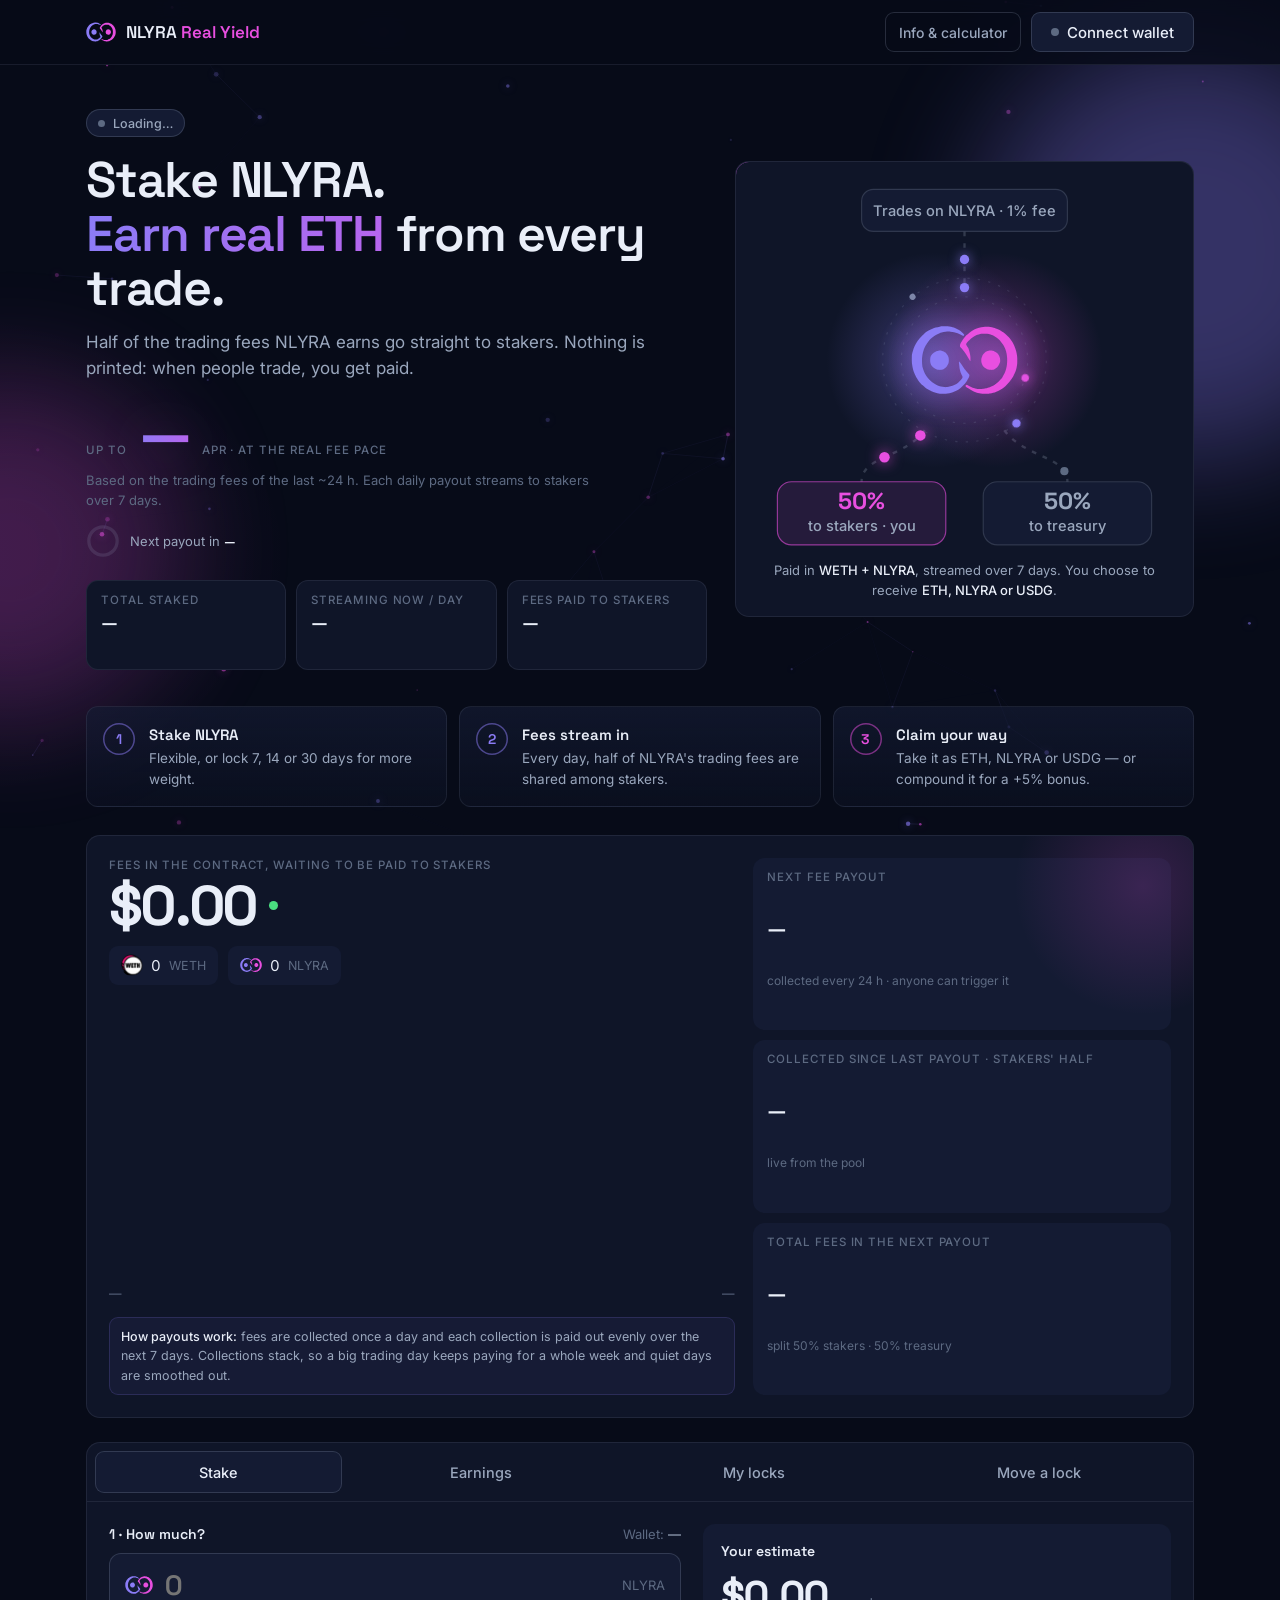
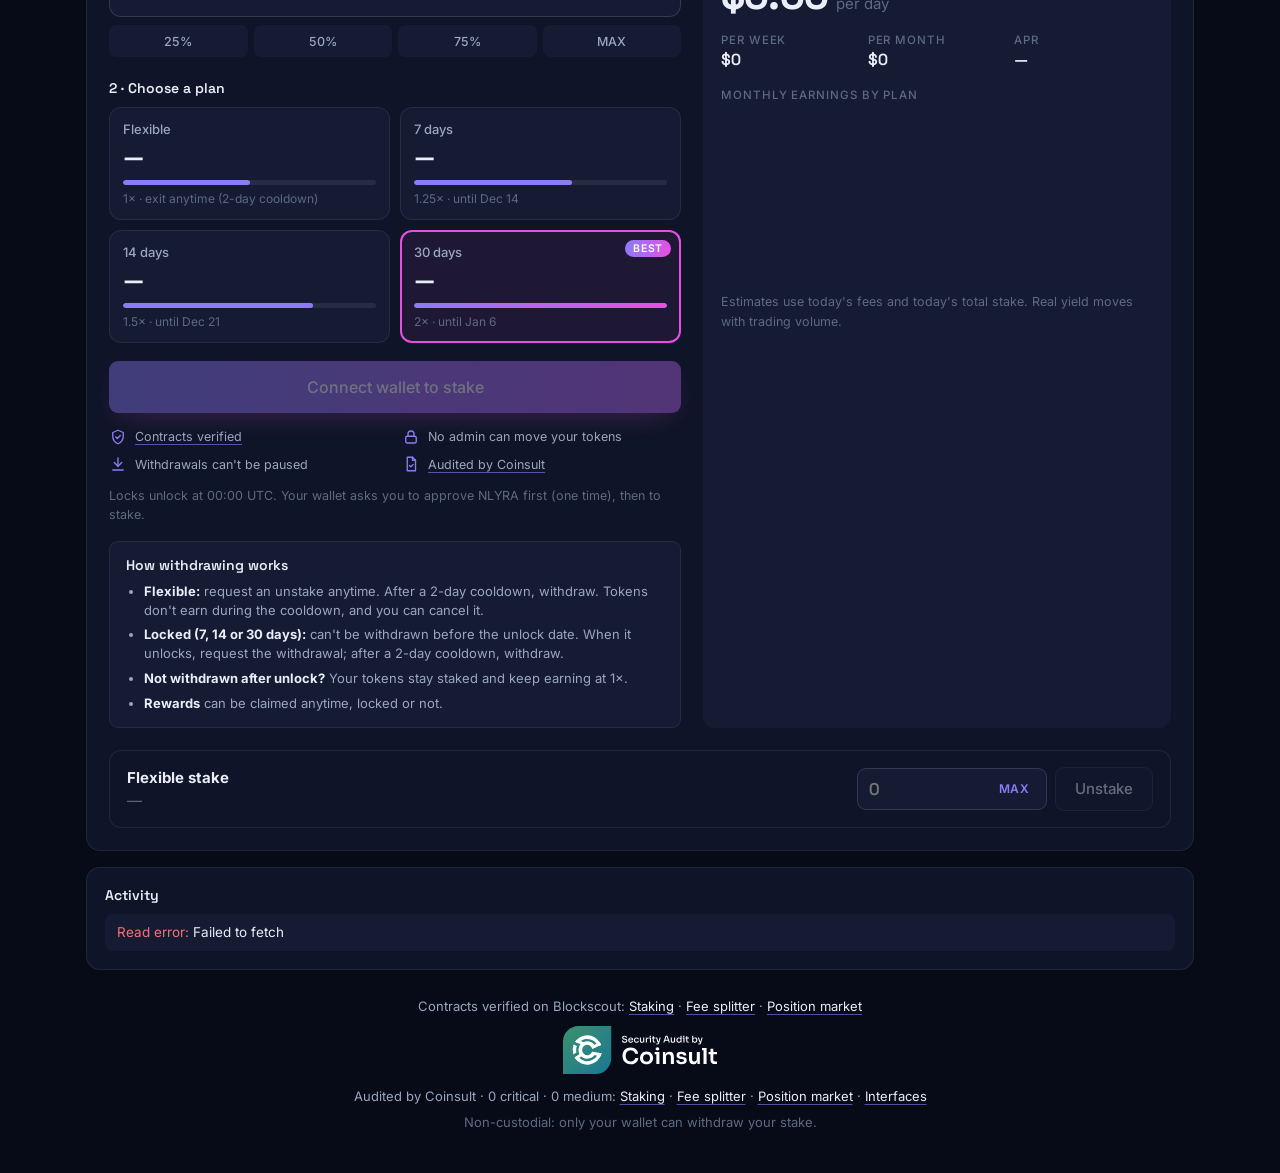
==== docs/staking/index.html @ ee9a9c2a "Staking app: Info & calculator button in the header The info page with the calculator was only reach" ====
<!doctype html>
<html lang="en">
<head>
<meta charset="utf-8">
<meta name="viewport" content="width=device-width,initial-scale=1,viewport-fit=cover">
<meta name="robots" content="noindex,nofollow">
<title>NLYRA Real Yield</title>
<link rel="icon" href="dual-core.svg">
<link rel="preconnect" href="https://fonts.googleapis.com">
<link rel="stylesheet" href="https://fonts.googleapis.com/css2?family=Space+Grotesk:wght@500;600;700&family=Inter:wght@400;500;600&display=swap" media="print" onload="this.media='all'">
<style>
:root{
  --neron:#8B7CF6; --lyra:#E84FE0;
  --grad:linear-gradient(100deg,#8B7CF6 0%,#B466EE 48%,#E84FE0 100%);
  --page:#070B18; --card:#0F1528; --nested:#141B33; --nested2:#1A2240;
  --ink:#E9EEF8; --ink2:#9AA7BD; --ink3:#5D6A82;
  --line:rgba(154,167,189,.12); --line2:rgba(154,167,189,.22);
  --ok:#4ADE80; --warn:#FBBF24; --bad:#F87171;
  --display:"Space Grotesk",ui-sans-serif,system-ui,sans-serif;
  --body:"Inter",ui-sans-serif,system-ui,sans-serif;
  --ease:cubic-bezier(.2,.7,.2,1);
  color-scheme:dark;
}
*{box-sizing:border-box}
html{-webkit-text-size-adjust:100%;overflow-x:hidden}
body{margin:0;background:var(--page);color:var(--ink);font:400 15px/1.55 var(--body);-webkit-font-smoothing:antialiased;overflow-x:hidden;
  background-image:radial-gradient(900px 500px at 85% -10%,rgba(139,124,246,.14),transparent 60%),radial-gradient(700px 420px at -10% 20%,rgba(232,79,224,.08),transparent 60%)}
a{color:var(--ink);text-decoration-color:rgba(139,124,246,.6);text-underline-offset:3px}
h1,h2{font-family:var(--display);font-weight:600;letter-spacing:-.025em;margin:0;line-height:1.08;text-wrap:balance}
p{margin:0}
button{font-family:inherit}
.wrap{max-width:1140px;margin:0 auto;padding-inline:16px}
.k{color:var(--ink3);font:500 11.5px var(--body);text-transform:uppercase;letter-spacing:.08em}
.muted{color:var(--ink3)}
.center{text-align:center}
.fine{font-size:12.5px;color:var(--ink3);margin-top:12px}
.exit-how{margin-top:16px;padding:14px 16px;border:1px solid var(--line);border-radius:9px;background:var(--nested)}
.exit-how .lbl{margin:0 0 8px}
.exit-how ul{margin:0;padding-left:18px;display:grid;gap:6px}
.exit-how li{font-size:13px;line-height:1.45;color:var(--ink2)}
.exit-how b{color:var(--ink)}
.accent{color:var(--lyra)!important}
.card{background:var(--card);border:1px solid var(--line);border-radius:14px}

/* top */
.top{position:sticky;top:env(safe-area-inset-top,0px);z-index:20;background:rgba(7,11,24,.8);backdrop-filter:blur(12px);-webkit-backdrop-filter:blur(12px);border-bottom:1px solid var(--line)}
.top-in{display:flex;align-items:center;justify-content:space-between;gap:12px;height:64px}
.brand{display:flex;align-items:center;gap:10px;text-decoration:none;font:600 17px var(--display)}
.brand em{font-style:normal;color:var(--lyra)}
.btn{display:inline-flex;align-items:center;justify-content:center;gap:8px;height:44px;padding:0 20px;border-radius:9px;border:0;font:500 15px var(--body);cursor:pointer;white-space:nowrap;transition:transform .15s var(--ease),box-shadow .2s,background .2s,opacity .2s}
.btn:active{transform:translateY(1px)}
.btn[disabled]{opacity:.4;cursor:not-allowed}
.btn-primary{background:var(--grad);color:#fff;box-shadow:0 10px 30px -12px rgba(232,79,224,.7)}
.btn-ghost{background:var(--nested);color:var(--ink);box-shadow:inset 0 0 0 1px var(--line2)}
.btn-ghost:not([disabled]):hover{box-shadow:inset 0 0 0 1px var(--neron)}
.btn-wallet{background:var(--nested);color:var(--ink);box-shadow:inset 0 0 0 1px var(--line2);height:40px}
.btn-wallet .dot{width:8px;height:8px;border-radius:50%;background:var(--ink3)}
.btn-wallet.on .dot{background:var(--ok);box-shadow:0 0 8px var(--ok)}
.top-r{display:flex;align-items:center;gap:10px}
.btn-info{background:transparent;color:var(--ink2);box-shadow:inset 0 0 0 1px var(--line2);height:40px;padding:0 14px;font-size:14px;text-decoration:none}
.btn-info:hover{color:var(--ink);box-shadow:inset 0 0 0 1px var(--neron)}
.btn-info .s{display:none}
@media (max-width:560px){.brand span{display:none}}
@media (max-width:379px){.btn-info .l{display:none}.btn-info .s{display:inline}}
.btn-xl{height:52px;font-size:16px;width:100%;margin-top:18px}
.btn-sm{height:34px;padding:0 12px;font-size:13px}
.link{background:none;border:0;color:var(--neron);font:600 12px var(--body);cursor:pointer;letter-spacing:.04em}

/* hero */
.hero{display:grid;grid-template-columns:1.15fr .85fr;gap:28px;align-items:center;padding-block:44px 28px}
@media (max-width:900px){.hero{grid-template-columns:1fr;padding-block:28px 20px}}
.pill-live{display:inline-flex;align-items:center;gap:8px;height:28px;padding:0 12px;border-radius:999px;background:var(--nested);box-shadow:inset 0 0 0 1px var(--line2);font:500 12.5px var(--body);color:var(--ink2)}
.pill-live i{width:7px;height:7px;border-radius:50%;background:var(--ink3)}
.pill-live.on{color:var(--ok)} .pill-live.on i{background:var(--ok);animation:pulse 1.8s infinite}
@keyframes pulse{0%{box-shadow:0 0 0 0 rgba(74,222,128,.6)}70%{box-shadow:0 0 0 8px rgba(74,222,128,0)}100%{box-shadow:0 0 0 0 rgba(74,222,128,0)}}
.hero h1{font-size:clamp(32px,5vw,50px);margin-top:16px}
.grad{background:var(--grad);-webkit-background-clip:text;background-clip:text;color:transparent}
.lead{color:var(--ink2);font-size:17px;max-width:52ch;margin-top:14px}
.apr-hero{display:flex;align-items:baseline;gap:12px;margin-top:22px;flex-wrap:wrap}
.apr-hero b{font:700 clamp(40px,6vw,60px)/1 var(--display);letter-spacing:-.03em;font-variant-numeric:tabular-nums}
.apr-note{margin:6px 0 0;font-size:13px;color:var(--ink3);max-width:520px}
.hero-stats{display:grid;grid-template-columns:repeat(3,1fr);gap:10px;margin-top:22px}
@media (max-width:560px){.hero-stats{grid-template-columns:1fr 1fr}.hero-stats>div:last-child{grid-column:1/-1}}
.hero-stats>div{background:var(--card);border:1px solid var(--line);border-radius:12px;padding:12px 14px;display:grid;gap:3px;min-width:0}
.hero-stats b{font:600 19px var(--display);font-variant-numeric:tabular-nums;overflow-wrap:anywhere}
.hero-stats small{color:var(--ink3);font-size:12px}

/* flow */
.flow{padding:18px 18px 16px}
.flow-svg{width:100%;height:auto;display:block}
.wire{fill:none;stroke:rgba(154,167,189,.25);stroke-width:2;stroke-dasharray:4 6}
.spark{fill:var(--neron);filter:drop-shadow(0 0 5px rgba(139,124,246,.9))}
.spark.s-l{fill:var(--lyra);filter:drop-shadow(0 0 6px rgba(232,79,224,.9))}
.spark.s-d{fill:#5D6A82;filter:none}
.node rect{fill:var(--nested);stroke:var(--line2)}
.node text{fill:var(--ink2);font:500 12.5px var(--body);text-anchor:middle}
.node.hot rect{stroke:rgba(139,124,246,.6)}
.node.you rect{fill:rgba(232,79,224,.1);stroke:rgba(232,79,224,.6)}
.node .big{font:700 20px var(--display);fill:var(--lyra)}
.node .big.dim{fill:var(--ink2)}
.flow-note{font-size:13px;color:var(--ink2);text-align:center;margin-top:8px}
.flow-note b{color:var(--ink);font-weight:500}

/* steps */
.steps{list-style:none;margin:8px 0 28px;padding:0;display:grid;grid-template-columns:repeat(3,1fr);gap:12px}
@media (max-width:760px){.steps{grid-template-columns:1fr}}
.steps li{display:flex;gap:14px;align-items:flex-start;padding:16px;border-radius:12px;background:linear-gradient(180deg,rgba(20,27,51,.7),rgba(15,21,40,.4));border:1px solid var(--line)}
.steps li>span{flex:none;width:32px;height:32px;border-radius:50%;display:grid;place-items:center;font:600 14px var(--display);color:var(--neron);box-shadow:inset 0 0 0 1.5px rgba(139,124,246,.5)}
.steps li:last-child>span{color:var(--lyra);box-shadow:inset 0 0 0 1.5px rgba(232,79,224,.5)}
.steps b{font:600 15px var(--display)}
.steps p{color:var(--ink2);font-size:13.5px;margin-top:2px}

/* app */
.app{padding:0;overflow:hidden}
.tabs{display:flex;gap:4px;padding:8px;border-bottom:1px solid var(--line);overflow-x:auto;scrollbar-width:none}
.tabs::-webkit-scrollbar{display:none}
.tabs button{flex:1 0 auto;height:42px;padding:0 16px;border:0;border-radius:9px;background:transparent;color:var(--ink2);font:500 14.5px var(--body);cursor:pointer;display:inline-flex;align-items:center;justify-content:center;gap:8px}
.tabs button.on{background:var(--nested);color:var(--ink);box-shadow:inset 0 0 0 1px var(--line2)}
.tabs em{font-style:normal;font:600 11px var(--body);background:var(--lyra);color:#fff;border-radius:999px;padding:1px 7px}
.pane{display:none;padding:22px}
.pane.on{display:block;animation:fade .25s var(--ease)}
@keyframes fade{from{opacity:0;transform:translateY(4px)}to{opacity:1;transform:none}}
.cols{display:grid;grid-template-columns:1.1fr .9fr;gap:22px}
@media (max-width:860px){.cols{grid-template-columns:1fr}}
.col{min-width:0}
.col.est,.cols>.col+.col{background:var(--nested);border-radius:12px;padding:18px}
.lbl{font:600 14px var(--display);color:var(--ink);margin-bottom:10px}
.lbl-row{display:flex;justify-content:space-between;align-items:baseline;gap:10px;flex-wrap:wrap}
.bal{font-size:13px;color:var(--ink3)} .bal b{color:var(--ink2);font-weight:500}

.amt{display:flex;align-items:center;gap:12px;background:var(--nested);border-radius:12px;padding:0 16px;box-shadow:inset 0 0 0 1px var(--line2);transition:box-shadow .2s}
.amt:focus-within{box-shadow:inset 0 0 0 1.5px var(--neron)}
.amt input{flex:1;min-width:0;background:none;border:0;color:var(--ink);font:600 28px var(--display);height:64px;outline:none;font-variant-numeric:tabular-nums}
.amt span{color:var(--ink3);font-size:13px}
.amt.sm input{font-size:17px;height:42px}
.amt.sm{padding:0 12px;border-radius:9px}
.pcts{display:flex;gap:6px;margin-top:8px}
.pcts button{flex:1;height:32px;border:0;border-radius:7px;background:var(--nested);color:var(--ink2);font:500 12.5px var(--body);cursor:pointer}
.pcts button:hover{color:var(--ink)}

.plans{display:grid;grid-template-columns:1fr 1fr;gap:10px}
.plan{position:relative;text-align:left;border:0;border-radius:12px;background:var(--nested);box-shadow:inset 0 0 0 1px var(--line);padding:14px;cursor:pointer;display:grid;gap:4px;color:var(--ink);transition:box-shadow .2s,transform .15s}
.plan:hover{transform:translateY(-1px)}
.plan.on{box-shadow:inset 0 0 0 2px var(--neron);background:rgba(139,124,246,.08)}
.plan.best.on{box-shadow:inset 0 0 0 2px var(--lyra);background:rgba(232,79,224,.07)}
.pn{font:500 13px var(--body);color:var(--ink2)}
.plan .apr{font:700 24px var(--display);font-variant-numeric:tabular-nums}
.plan small{color:var(--ink3);font-size:12px}
.mult{display:block;height:5px;border-radius:5px;background:rgba(154,167,189,.12);overflow:hidden;margin:4px 0 2px}
.mult i{display:block;height:100%;background:var(--neron);border-radius:5px}
.plan.best .mult i{background:var(--grad)}
.tagb{position:absolute;top:10px;right:10px;font:600 10.5px var(--body);letter-spacing:.06em;text-transform:uppercase;color:#fff;background:var(--grad);padding:2px 8px;border-radius:999px}

.est-big{display:flex;align-items:baseline;gap:8px}
.est-big b{font:700 40px var(--display);font-variant-numeric:tabular-nums;letter-spacing:-.02em}
.est-big span{color:var(--ink3)}
.est-row{display:grid;grid-template-columns:repeat(3,1fr);gap:8px;margin-top:12px}
.est-row>div{display:grid;gap:2px}
.est-row b{font:600 16px var(--display);font-variant-numeric:tabular-nums}
.chart{width:100%;height:170px;display:block;margin-top:8px;overflow:visible}
#chart-hist{height:140px}
.chart text{fill:var(--ink3);font:500 10.5px var(--body)}
.chart .val{fill:var(--ink);font:600 11px var(--body)}

.unstake{display:flex;align-items:center;justify-content:space-between;gap:16px;flex-wrap:wrap;margin-top:22px;padding:16px 18px;border-radius:12px;box-shadow:inset 0 0 0 1px var(--line)}
.un-actions{display:flex;gap:8px;align-items:center;flex-wrap:wrap}
.un-actions .amt{width:190px}

/* earnings */
.ticker{display:flex;align-items:center;gap:12px}
.ticker b{font:700 clamp(34px,5vw,46px)/1 var(--display);font-variant-numeric:tabular-nums;letter-spacing:-.02em}
.live-dot{width:9px;height:9px;border-radius:50%;background:var(--ok);animation:pulse 1.8s infinite}
.toks{display:flex;gap:10px;margin-top:12px;flex-wrap:wrap}
.toks>div{display:flex;align-items:center;gap:8px;background:var(--nested);border-radius:9px;padding:8px 12px;font-variant-numeric:tabular-nums}
.toks img{border-radius:50%}
.toks small{color:var(--ink3)}
.coins{display:grid;grid-template-columns:repeat(4,1fr);gap:8px}
@media (max-width:520px){.coins{grid-template-columns:1fr 1fr}}
.coins button{border:0;border-radius:12px;background:var(--nested);box-shadow:inset 0 0 0 1px var(--line);padding:12px 8px;cursor:pointer;display:grid;justify-items:center;gap:4px;color:var(--ink)}
.coins button img{border-radius:50%}
.coins button b{font:600 14px var(--display)}
.coins button small{color:var(--ink3);font-size:11.5px}
.coins button.on{box-shadow:inset 0 0 0 2px var(--neron);background:rgba(139,124,246,.08)}
.duo{display:flex}.duo img+img{margin-left:-6px}
.recv{display:flex;justify-content:space-between;align-items:baseline;gap:10px;margin-top:14px;padding:14px 16px;background:var(--nested);border-radius:12px;flex-wrap:wrap}
.recv b{font:600 18px var(--display);font-variant-numeric:tabular-nums}
.more{margin-top:10px;color:var(--ink2);font-size:13px}
.more summary{cursor:pointer}
.more input{width:100%;margin-top:8px}
input{background:var(--nested);border:0;box-shadow:inset 0 0 0 1px var(--line2);border-radius:9px;color:var(--ink);padding:10px 12px;font:500 14px var(--body);min-width:0;outline:none}
input:focus{box-shadow:inset 0 0 0 1.5px var(--neron)}
.btn-row{display:grid;grid-template-columns:1.3fr 1fr;gap:10px}
.btn-row .btn-xl{margin-top:16px}

.donut-wrap{position:relative;width:180px;height:180px;margin:4px auto 10px}
.donut{width:100%;height:100%;transform:rotate(-90deg)}
.donut-c{position:absolute;inset:0;display:grid;place-content:center;text-align:center}
.donut-c b{font:700 26px var(--display);font-variant-numeric:tabular-nums}
.donut-c span{color:var(--ink3);font-size:12px}
.kv{display:grid;grid-template-columns:1fr auto;gap:9px 16px;margin-top:8px}
.kv span{color:var(--ink2);font-size:14px}.kv b{font-weight:500;text-align:right;font-variant-numeric:tabular-nums}

/* locks */
.locks{display:grid;grid-template-columns:repeat(auto-fill,minmax(300px,1fr));gap:12px}
.empty{color:var(--ink3);padding:30px 0;text-align:center;grid-column:1/-1}
.lock{background:var(--nested);border-radius:12px;padding:16px;display:grid;gap:10px;box-shadow:inset 0 0 0 1px var(--line)}
.lock-h{display:flex;justify-content:space-between;align-items:center;gap:8px}
.lock-h b{font:600 22px var(--display);font-variant-numeric:tabular-nums}
.chip{display:inline-flex;align-items:center;height:24px;padding:0 10px;border-radius:999px;font:600 11.5px var(--body);background:rgba(139,124,246,.14);color:var(--neron)}
.chip.l30{background:rgba(232,79,224,.14);color:var(--lyra)}
.chip.done{background:rgba(74,222,128,.12);color:var(--ok)}
.bar{height:8px;border-radius:8px;background:rgba(154,167,189,.12);overflow:hidden}
.bar i{display:block;height:100%;background:var(--grad);border-radius:8px}
.lock-m{display:flex;justify-content:space-between;color:var(--ink3);font-size:12.5px;gap:8px;flex-wrap:wrap}
.lock-a{display:flex;gap:6px;flex-wrap:wrap}
.lock-a select{background:var(--card);color:var(--ink);border:0;box-shadow:inset 0 0 0 1px var(--line2);border-radius:8px;height:34px;padding:0 8px;font:500 13px var(--body)}
.lock-mv{display:flex;gap:6px}
.lock-mv input{flex:1;height:34px;padding:0 10px;font-size:13px}
.offered{font-size:12.5px;color:var(--warn)}
/* permissionless daily collection: shown only when it is due */
#b-harvest{margin-top:10px;justify-self:start;align-self:start}
/* lock slots + tiny (probable junk) locks · Coinsult RYSM1 */
.slots{grid-column:1/-1;display:flex;flex-wrap:wrap;align-items:baseline;gap:4px 10px;color:var(--ink2);font-size:13px}
.slots b{color:var(--ink);font-variant-numeric:tabular-nums}
.slots.near b{color:var(--warn)}
.slots span{flex-basis:100%;color:var(--warn);font-size:12.5px}
.junk{grid-column:1/-1;background:var(--nested);border-radius:12px;padding:16px;display:grid;gap:10px;box-shadow:inset 0 0 0 1px rgba(251,191,36,.28)}
.junk-h{display:flex;justify-content:space-between;align-items:center;gap:8px;flex-wrap:wrap}
.junk-h b{font:600 16px var(--display);color:var(--warn)}
.junk-h small{font:500 12.5px var(--body);color:var(--ink3)}
.junk p{margin:0;color:var(--ink2);font-size:13px;line-height:1.5;max-width:70ch}
.junk p.junk-w{color:var(--warn)}
.junk-r{display:flex;justify-content:space-between;align-items:center;gap:8px;flex-wrap:wrap;padding-top:10px;border-top:1px solid var(--line);font-size:13px;color:var(--ink2)}
.junk-r b{color:var(--ink);font-variant-numeric:tabular-nums}
.junk-r .lock-mv{flex:1 1 260px;max-width:420px}

/* move */
.move-ill{display:flex;align-items:center;justify-content:center;gap:12px;margin:6px 0 16px;flex-wrap:wrap}
.mv{display:grid;justify-items:center;gap:2px;background:var(--nested);border-radius:12px;padding:14px 22px;min-width:150px}
.mv-n{width:34px;height:34px;border-radius:50%;display:grid;place-items:center;font:700 15px var(--display);color:#fff;background:var(--neron);margin-bottom:4px}
.mv-n.b{background:var(--lyra)}
.mv small{color:var(--ink3)}
.mv-arrow svg{width:80px;height:20px;fill:none;stroke:var(--ink3);stroke-width:2;stroke-linecap:round;stroke-linejoin:round}
.move-ill+p{max-width:60ch;margin:0 auto 20px;font-size:14px}
.row-in{display:flex;gap:8px}.row-in input{flex:1}
.rc{display:grid;gap:8px;margin-top:12px}
.rc>div{display:flex;align-items:center;justify-content:space-between;gap:10px;background:var(--card);border-radius:9px;padding:10px 12px;flex-wrap:wrap;font-size:14px}

/* log/foot */
.log-card{padding:18px;margin-top:16px}
.log{display:grid;gap:6px;font-size:13.5px}
.log div{background:var(--nested);border-radius:8px;padding:8px 12px}
.t-ok{color:var(--ok)} .t-bad{color:var(--bad)} .t-warn{color:var(--warn)}
.foot{padding-block:26px 40px;text-align:center;font-size:13px;color:var(--ink2);display:grid;gap:6px}
.audit-badge{justify-self:center;display:block;margin-block:4px 6px;border-radius:10px;transition:opacity .15s}
.audit-badge:hover{opacity:.85}
.audit-badge img{display:block;height:48px;width:auto}

/* toast */
.toast{position:fixed;left:50%;bottom:calc(20px + env(safe-area-inset-bottom,0px));transform:translateX(-50%);background:var(--nested2);box-shadow:0 12px 40px rgba(0,0,0,.5),inset 0 0 0 1px var(--line2);border-radius:12px;padding:12px 16px;font-size:14px;z-index:50;max-width:calc(100% - 32px)}

/* ===== motion ===== */
#fx{position:fixed;inset:0;z-index:-1;pointer-events:none}
.grad{background-size:200% 100%;animation:gradmove 6s ease-in-out infinite}
@keyframes gradmove{0%,100%{background-position:0% 50%}50%{background-position:100% 50%}}
.apr-hero b{background:var(--grad);background-size:200% 100%;-webkit-background-clip:text;background-clip:text;color:transparent;animation:gradmove 5s ease-in-out infinite;filter:drop-shadow(0 6px 26px rgba(232,79,224,.35))}
.orb{position:fixed;border-radius:50%;filter:blur(60px);opacity:.35;pointer-events:none;z-index:-1;animation:drift 18s ease-in-out infinite}
.orb.a{width:420px;height:420px;background:#8B7CF6;top:40px;right:-120px}
.orb.b{width:340px;height:340px;background:#E84FE0;top:380px;left:-160px;animation-delay:-6s;opacity:.22}
@keyframes drift{0%,100%{transform:translate(0,0) scale(1)}33%{transform:translate(-40px,30px) scale(1.08)}66%{transform:translate(30px,-20px) scale(.95)}}
.hero-stats>div,.steps li,.plan,.coins button,.lock,.card{transition:transform .25s var(--ease),box-shadow .25s,border-color .25s}
.hero-stats>div:hover,.steps li:hover{transform:translateY(-3px);border-color:rgba(139,124,246,.4);box-shadow:0 14px 40px -18px rgba(139,124,246,.6)}
.plan.on{animation:pop .35s var(--ease)}
@keyframes pop{0%{transform:scale(.97)}60%{transform:scale(1.02)}100%{transform:scale(1)}}
.flow{position:relative;overflow:hidden}
.flow::before{content:"";position:absolute;inset:-1px;border-radius:14px;padding:1px;background:conic-gradient(from var(--ang,0deg),transparent 0 70%,#8B7CF6 80%,#E84FE0 90%,transparent 100%);-webkit-mask:linear-gradient(#000 0 0) content-box,linear-gradient(#000 0 0);-webkit-mask-composite:xor;mask-composite:exclude;animation:spin 6s linear infinite;pointer-events:none}
@property --ang{syntax:"<angle>";initial-value:0deg;inherits:false}
@keyframes spin{to{--ang:360deg}}
.node.you rect{animation:glow 2.4s ease-in-out infinite}
@keyframes glow{0%,100%{filter:drop-shadow(0 0 0 rgba(232,79,224,0))}50%{filter:drop-shadow(0 0 10px rgba(232,79,224,.55))}}
.chart rect{transform-box:fill-box;transform-origin:bottom;animation:grow .7s var(--ease) both}
@keyframes grow{from{transform:scaleY(.05)}to{transform:scaleY(1)}}
.chart text.val{animation:fadein .6s .35s both}
@keyframes fadein{from{opacity:0}to{opacity:1}}
.donut circle+circle,.donut circle:last-child{transition:stroke-dasharray 1s var(--ease)}
.bar i{animation:barin 1.1s var(--ease) both}
@keyframes barin{from{width:0!important}}
.ticker b{background:linear-gradient(90deg,var(--ink) 0%,var(--ink) 40%,#fff 50%,var(--ink) 60%,var(--ink) 100%);background-size:250% 100%;-webkit-background-clip:text;background-clip:text;color:transparent;animation:shine 3.5s linear infinite}
@keyframes shine{from{background-position:100% 0}to{background-position:-150% 0}}
.btn-primary{background-size:200% 100%;animation:gradmove 6s ease-in-out infinite}
.btn-primary:not([disabled]):hover{transform:translateY(-2px);box-shadow:0 16px 40px -12px rgba(232,79,224,.85)}
.next{display:inline-flex;align-items:center;gap:8px;margin-top:14px;font-size:13px;color:var(--ink2)}
.next b{font:600 13px var(--display);color:var(--ink);font-variant-numeric:tabular-nums}
.bump{animation:bump .5s var(--ease)}
@keyframes bump{0%{color:inherit}30%{color:#fff;text-shadow:0 0 14px rgba(232,79,224,.8)}100%{text-shadow:none}}
.confetti{position:fixed;inset:0;pointer-events:none;z-index:60}
@media (prefers-reduced-motion:reduce){*,*::before{animation:none!important;transition:none!important}#fx{display:none}}

/* vault */
.vault{display:grid;grid-template-columns:1.2fr .8fr;gap:18px;padding:22px;margin-bottom:24px;position:relative;overflow:hidden}
.vault::after{content:"";position:absolute;right:-80px;top:-80px;width:260px;height:260px;border-radius:50%;background:radial-gradient(circle,rgba(232,79,224,.18),transparent 70%);pointer-events:none}
@media (max-width:860px){.vault{grid-template-columns:1fr}}
.v-big{display:flex;align-items:center;gap:12px;margin-top:6px}
.v-big b{font:700 clamp(38px,6vw,56px)/1 var(--display);letter-spacing:-.03em;font-variant-numeric:tabular-nums}
.stream{margin-top:18px}
.stream-bar{height:12px;border-radius:12px;background:rgba(154,167,189,.12);overflow:hidden;position:relative}
.stream-bar i{display:block;height:100%;width:0;border-radius:12px;background:var(--grad);background-size:200% 100%;animation:gradmove 4s ease-in-out infinite;transition:width 1.2s var(--ease);position:relative}
.stream-bar i::after{content:"";position:absolute;inset:0;background:linear-gradient(90deg,transparent,rgba(255,255,255,.35),transparent);animation:shine2 2.2s linear infinite}
@keyframes shine2{from{transform:translateX(-100%)}to{transform:translateX(200%)}}
.stream-m{display:flex;justify-content:space-between;gap:10px;margin-top:8px;font-size:12.5px;color:var(--ink3);flex-wrap:wrap}
.v-side{display:grid;gap:10px}
.v-tile{background:var(--nested);border-radius:12px;padding:12px 14px;display:grid;gap:2px}
.v-tile b{font:600 22px var(--display);font-variant-numeric:tabular-nums}
.v-tile small{color:var(--ink3);font-size:12px}
[hidden]{display:none!important}
.amt input,.amt input:focus{box-shadow:none;border-radius:0;padding:0;background:none}
.how{margin-top:14px;font-size:12.5px;color:var(--ink2);background:rgba(139,124,246,.06);border-radius:9px;padding:10px 12px;box-shadow:inset 0 0 0 1px rgba(139,124,246,.18)}
.how b{color:var(--ink);font-weight:500}

img[src*="dual-core"]{border-radius:0!important;object-fit:contain}
img{-webkit-user-drag:none;user-select:none}

/* ---- next payout ring ---- */
.next{display:flex;align-items:center;gap:10px}
.ring{width:34px;height:34px;transform:rotate(-90deg);flex:0 0 auto}
.ring-bg{fill:none;stroke:rgba(154,167,189,.16);stroke-width:3.5}
.ring-fg{fill:none;stroke:var(--lyra);stroke-width:3.5;stroke-linecap:round;stroke-dasharray:94.25;stroke-dashoffset:94.25;transition:stroke-dashoffset 1s linear;filter:drop-shadow(0 0 4px rgba(232,79,224,.6))}
/* ---- dual core engine ---- */
.core-svg .glow{animation:breathe 4.5s ease-in-out infinite;transform-box:fill-box;transform-origin:center}
.core-svg .glow.g2{animation-delay:-2.2s}
@keyframes breathe{0%,100%{opacity:.75;transform:scale(.94)}50%{opacity:1;transform:scale(1.06)}}
.core-svg .ring-o{fill:none;stroke:rgba(154,167,189,.16);stroke-dasharray:2 7}
.core-svg .elec{fill:var(--neron);filter:drop-shadow(0 0 5px rgba(139,124,246,.95))}
.core-svg .elec.l{fill:var(--lyra);filter:drop-shadow(0 0 5px rgba(232,79,224,.95))}
.core-svg .elec.dim{fill:#7d86a8;filter:none}
.core-svg .core-logo{filter:drop-shadow(0 0 14px rgba(139,124,246,.45))}
/* ---- fee tank ---- */
.tank-wrap{margin-top:14px}
.tank{width:100%;max-width:470px;height:auto;display:block}
.tank text{font:500 12.5px var(--body);fill:var(--ink2)}
.tank text.v{font:600 13.5px var(--display);fill:var(--ink)}
.tank text.dim{fill:var(--ink3)}
.tank .shell{fill:rgba(20,27,51,.65);stroke:var(--line2);stroke-width:1.5}
.tank .ghost{fill:rgba(232,79,224,.10);stroke:rgba(232,79,224,.65);stroke-dasharray:5 5}
.tank .lead{stroke:rgba(154,167,189,.28);stroke-dasharray:2 4}
.tank .drop{fill:var(--lyra);filter:drop-shadow(0 0 4px rgba(232,79,224,.9))}
/* ---- trust strip ---- */
.trust{list-style:none;margin:14px 0 0;padding:0;display:grid;grid-template-columns:1fr 1fr;gap:8px 14px}
.trust li{display:flex;align-items:center;gap:8px;font-size:12.5px;color:var(--ink2);min-width:0}
.trust a{color:var(--ink2)}
.trust svg{width:18px;height:18px;flex:0 0 auto;fill:none;stroke:var(--neron);stroke-width:1.8;stroke-linecap:round;stroke-linejoin:round}
@media (max-width:400px){.trust{grid-template-columns:1fr}}
/* ---- example chip ---- */
.ex-chip{display:inline-block;margin-left:8px;padding:2px 9px;border-radius:999px;font:500 11.5px var(--body);color:var(--lyra);background:rgba(232,79,224,.1);box-shadow:inset 0 0 0 1px rgba(232,79,224,.35);vertical-align:middle}
/* ---- share modal ---- */
.modal{position:fixed;inset:0;z-index:60;display:grid;place-items:center;padding:16px;background:rgba(4,6,14,.72);backdrop-filter:blur(6px)}
.modal-box{position:relative;width:min(640px,100%);max-height:calc(100dvh - 32px);overflow:auto;background:var(--card);border:1px solid var(--line2);border-radius:14px;padding:18px}
.modal-box canvas{width:100%;height:auto;display:block;border-radius:9px;margin-top:4px}
.modal-x{position:absolute;top:8px;right:10px;width:34px;height:34px;border:0;border-radius:9px;background:var(--nested);color:var(--ink);font-size:20px;cursor:pointer}
.share-a{display:flex;flex-wrap:wrap;gap:10px;margin-top:14px}
.share-a .btn{flex:1 1 150px;text-decoration:none}
@media (prefers-reduced-motion:reduce){.core-svg .glow{animation:none}.ring-fg{transition:none}}
</style>
</head>
<body>
<canvas id="fx" aria-hidden="true"></canvas>
<div class="orb a"></div><div class="orb b"></div>
<header class="top">
  <div class="wrap top-in">
    <a class="brand" href="./"><img src="dual-core.svg" alt="" width="30" height="30"><span>NLYRA <em>Real Yield</em></span></a>
    <div class="top-r">
      <a class="btn btn-info" href="https://nlyra.xyz/newstake/"><span class="l">Info &amp; calculator</span><span class="s">Info</span></a>
      <button class="btn btn-wallet" id="connect"><span class="dot"></span><span id="connect-t">Connect wallet</span></button>
    </div>
  </div>
</header>

<main class="wrap">
  <!-- ================= HERO ================= -->
  <section class="hero">
    <div class="hero-copy">
      <span class="pill-live" id="live"><i></i><span>Loading…</span></span>
      <h1>Stake NLYRA.<br><span class="grad">Earn real ETH</span> from every trade.</h1>
      <p class="lead">Half of the trading fees NLYRA earns go straight to stakers. Nothing is printed: when people trade, you get paid.</p>
      <div class="apr-hero">
        <span class="k">Up to</span>
        <b id="h-apr">—</b>
        <span class="k">APR · at the real fee pace</span>
      </div>
      <p class="apr-note">Based on the trading fees of the last ~24 h. Each daily payout streams to stakers over 7 days.</p>
      <div class="next" id="next-pay">
        <svg class="ring" viewBox="0 0 36 36" aria-hidden="true"><circle cx="18" cy="18" r="15" class="ring-bg"/><circle cx="18" cy="18" r="15" class="ring-fg" id="next-ring"/></svg>
        <span>Next payout in <b id="next-t">—</b></span>
      </div>
      <div class="hero-stats">
        <div><span class="k">Total staked</span><b id="g-staked">—</b><small id="g-stakedusd">&nbsp;</small></div>
        <div><span class="k">Streaming now / day</span><b id="g-daily">—</b><small id="g-dailytok">&nbsp;</small></div>
        <div><span class="k">Fees paid to stakers</span><b id="g-paid">—</b><small id="g-paidn">&nbsp;</small></div>
      </div>
    </div>

    <!-- fee flow: the Dual Core engine -->
    <div class="flow card" aria-label="How fees flow">
      <svg viewBox="0 0 360 318" class="flow-svg core-svg" role="img" aria-labelledby="flow-t">
        <title id="flow-t">Every trade pays a 1% pool fee. Half of it goes to stakers, half to the treasury.</title>
        <defs>
          <radialGradient id="glowN"><stop offset="0" stop-color="#8B7CF6" stop-opacity=".55"/><stop offset=".55" stop-color="#8B7CF6" stop-opacity=".16"/><stop offset="1" stop-color="#8B7CF6" stop-opacity="0"/></radialGradient>
          <radialGradient id="glowL"><stop offset="0" stop-color="#E84FE0" stop-opacity=".5"/><stop offset=".55" stop-color="#E84FE0" stop-opacity=".14"/><stop offset="1" stop-color="#E84FE0" stop-opacity="0"/></radialGradient>
          <linearGradient id="gN" x1="0" x2="1"><stop offset="0" stop-color="#8B7CF6"/><stop offset="1" stop-color="#E84FE0"/></linearGradient>
        </defs>
        <path id="p1" d="M180 44 V92" class="wire"/>
        <path id="p2" d="M146 214 C128 238 92 236 92 258" class="wire"/>
        <path id="p3" d="M214 214 C232 238 268 236 268 258" class="wire"/>
        <g class="node"><rect x="92" y="8" width="176" height="36" rx="10"/><text x="180" y="31">Trades on NLYRA · 1% fee</text></g>
        <g transform="translate(180 154)">
          <circle cx="-26" r="92" fill="url(#glowN)" class="glow"/>
          <circle cx="26" r="92" fill="url(#glowL)" class="glow g2"/>
          <g class="orbit"><circle r="70" class="ring-o"/><circle r="3.6" cx="70" class="elec"/><circle r="2.6" cx="-70" class="elec dim"/>
            <animateTransform attributeName="transform" type="rotate" from="0" to="360" dur="16s" repeatCount="indefinite"/></g>
          <g class="orbit"><circle r="54" class="ring-o"/><circle r="3.2" cy="54" class="elec l"/>
            <animateTransform attributeName="transform" type="rotate" from="360" to="0" dur="11s" repeatCount="indefinite"/></g>
          <image href="dual-core.svg" x="-46" y="-46" width="92" height="92" class="core-logo"/>
        </g>
        <circle r="4" class="spark"><animateMotion dur="1.5s" repeatCount="indefinite"><mpath href="#p1"/></animateMotion></circle>
        <circle r="4" class="spark"><animateMotion dur="1.5s" begin=".75s" repeatCount="indefinite"><mpath href="#p1"/></animateMotion></circle>
        <circle r="4.5" class="spark s-l"><animateMotion dur="1.9s" begin=".2s" repeatCount="indefinite"><mpath href="#p2"/></animateMotion></circle>
        <circle r="4.5" class="spark s-l"><animateMotion dur="1.9s" begin="1.15s" repeatCount="indefinite"><mpath href="#p2"/></animateMotion></circle>
        <circle r="3.5" class="spark s-d"><animateMotion dur="1.9s" begin=".6s" repeatCount="indefinite"><mpath href="#p3"/></animateMotion></circle>
        <g class="node you"><rect x="20" y="258" width="144" height="54" rx="12"/><text x="92" y="281" class="big">50%</text><text x="92" y="300">to stakers · you</text></g>
        <g class="node"><rect x="196" y="258" width="144" height="54" rx="12"/><text x="268" y="281" class="big dim">50%</text><text x="268" y="300">to treasury</text></g>
      </svg>
      <p class="flow-note">Paid in <b>WETH + NLYRA</b>, streamed over 7 days. You choose to receive <b>ETH, NLYRA or USDG</b>.</p>
    </div>
  </section>

  <!-- ================= STEPS ================= -->
  <ol class="steps">
    <li><span>1</span><div><b>Stake NLYRA</b><p>Flexible, or lock 7, 14 or 30 days for more weight.</p></div></li>
    <li><span>2</span><div><b>Fees stream in</b><p>Every day, half of NLYRA's trading fees are shared among stakers.</p></div></li>
    <li><span>3</span><div><b>Claim your way</b><p>Take it as ETH, NLYRA or USDG — or compound it for a +5% bonus.</p></div></li>
  </ol>

  <!-- ================= VAULT ================= -->
  <section class="vault card">
    <div class="v-main">
      <p class="k">Fees in the contract, waiting to be paid to stakers</p>
      <div class="v-big"><b id="v-usd">$0.00</b><span class="live-dot"></span></div>
      <div class="toks">
        <div><img src="img/weth.png" alt="" width="22" height="22"><span id="v-weth">0</span><small>WETH</small></div>
        <div><img src="dual-core.svg" alt="" width="22" height="22"><span id="v-nlyra">0</span><small>NLYRA</small></div>
      </div>
      <div class="tank-wrap"><svg id="tank" class="tank" viewBox="0 0 360 212" role="img" aria-label="Fees waiting to be paid to stakers, one layer per daily payout"></svg></div>
      <div class="stream-m"><span id="v-streamed">—</span><span id="v-end">—</span></div>
      <p class="how"><b>How payouts work:</b> fees are collected once a day and each collection is paid out evenly over the next 7 days. Collections stack, so a big trading day keeps paying for a whole week and quiet days are smoothed out.</p>
    </div>
    <div class="v-side">
      <div class="v-tile"><span class="k">Next fee payout</span><b id="v-next">—</b><small id="v-next-s">collected every 24 h · anyone can trigger it</small><button class="btn btn-primary btn-sm" id="b-harvest" hidden>Pay it out now</button></div>
      <div class="v-tile"><span class="k">Collected since last payout · stakers' half</span><b id="v-est">—</b><small id="v-est-s">live from the pool</small></div>
      <div class="v-tile"><span class="k">Total fees in the next payout</span><b id="v-vol">—</b><small id="v-vol-s">split 50% stakers · 50% treasury</small></div>
    </div>
  </section>

  <!-- ================= APP ================= -->
  <section class="app card">
    <nav class="tabs" role="tablist">
      <button role="tab" data-tab="stake" class="on">Stake</button>
      <button role="tab" data-tab="earn">Earnings <em id="tab-earn-badge" hidden></em></button>
      <button role="tab" data-tab="locks">My locks <em id="tab-locks-badge" hidden></em></button>
      <button role="tab" data-tab="move">Move a lock</button>
    </nav>

    <!-- ---------- STAKE ---------- -->
    <div class="pane on" data-pane="stake">
      <div class="cols">
        <div class="col">
          <div class="lbl-row"><label for="st-amt" class="lbl">1 · How much?</label><span class="bal">Wallet: <b id="me-bal">—</b></span></div>
          <div class="amt"><img src="dual-core.svg" alt="" width="28" height="28"><input id="st-amt" inputmode="decimal" placeholder="0" autocomplete="off"><span>NLYRA</span></div>
          <div class="pcts"><button data-p="25">25%</button><button data-p="50">50%</button><button data-p="75">75%</button><button data-p="100">MAX</button></div>

          <p class="lbl" style="margin-top:22px">2 · Choose a plan</p>
          <div class="plans" id="plans">
            <button class="plan" data-t="0"><span class="pn">Flexible</span><b class="apr">—</b><span class="mult"><i style="width:50%"></i></span><small>1× · exit anytime (2-day cooldown)</small></button>
            <button class="plan" data-t="1"><span class="pn">7 days</span><b class="apr">—</b><span class="mult"><i style="width:62.5%"></i></span><small>1.25× · <span class="unl" data-d="7"></span></small></button>
            <button class="plan" data-t="2"><span class="pn">14 days</span><b class="apr">—</b><span class="mult"><i style="width:75%"></i></span><small>1.5× · <span class="unl" data-d="14"></span></small></button>
            <button class="plan best on" data-t="3"><span class="tagb">Best</span><span class="pn">30 days</span><b class="apr">—</b><span class="mult"><i style="width:100%"></i></span><small>2× · <span class="unl" data-d="30"></span></small></button>
          </div>
          <button class="btn btn-primary btn-xl" id="b-stake" disabled>Connect wallet to stake</button>
          <ul class="trust">
            <li><svg viewBox="0 0 24 24"><path d="M12 3l7 3v5c0 4.5-3 8.3-7 10-4-1.7-7-5.5-7-10V6l7-3z"/><path d="M9 12l2 2 4-4"/></svg><a href="https://robinhoodchain.blockscout.com/address/0x5CB0Cb16cA019bcff4E494b32575848E4CdB5aF8?tab=contract" target="_blank" rel="noopener">Contracts verified</a></li>
            <li><svg viewBox="0 0 24 24"><rect x="5" y="11" width="14" height="9" rx="2"/><path d="M8 11V8a4 4 0 0 1 8 0v3"/></svg>No admin can move your tokens</li>
            <li><svg viewBox="0 0 24 24"><path d="M12 4v11"/><path d="M7 10l5 5 5-5"/><path d="M5 20h14"/></svg>Withdrawals can't be paused</li>
            <li><svg viewBox="0 0 24 24"><path d="M7 3h7l4 4v14H7z"/><path d="M14 3v4h4"/><path d="M10 14l1.8 1.8 3.2-3.3"/></svg><a href="https://github.com/Coinsult/Audits/blob/main/Nlyra_RealYieldStaking%20%281%29.pdf" target="_blank" rel="noopener">Audited by Coinsult</a></li>
          </ul>
          <p class="fine">Locks unlock at 00:00 UTC. Your wallet asks you to approve NLYRA first (one time), then to stake.</p>
          <div class="exit-how">
            <p class="lbl">How withdrawing works</p>
            <ul>
              <li><b>Flexible:</b> request an unstake anytime. After a 2-day cooldown, withdraw. Tokens don't earn during the cooldown, and you can cancel it.</li>
              <li><b>Locked (7, 14 or 30 days):</b> can't be withdrawn before the unlock date. When it unlocks, request the withdrawal; after a 2-day cooldown, withdraw.</li>
              <li><b>Not withdrawn after unlock?</b> Your tokens stay staked and keep earning at 1×.</li>
              <li><b>Rewards</b> can be claimed anytime, locked or not.</li>
            </ul>
          </div>
        </div>

        <div class="col est">
          <p class="lbl">Your estimate <span class="ex-chip" id="est-ex" hidden>Example · $1,000 in NLYRA</span></p>
          <div class="est-big"><b id="est-day">$0.00</b><span>per day</span></div>
          <div class="est-row"><div><span class="k">Per week</span><b id="est-week">$0</b></div><div><span class="k">Per month</span><b id="est-month">$0</b></div><div><span class="k">APR</span><b id="est-apr">—</b></div></div>
          <p class="k" style="margin-top:18px">Monthly earnings by plan</p>
          <svg id="chart-plans" class="chart" viewBox="0 0 320 170" preserveAspectRatio="none" aria-label="Estimated monthly earnings for each plan"></svg>
          <p class="fine">Estimates use today's fees and today's total stake. Real yield moves with trading volume.</p>
        </div>
      </div>

      <div class="unstake" id="unstake-box">
        <div>
          <b>Flexible stake</b>
          <p class="muted" id="flex-line">—</p>
        </div>
        <div class="un-actions">
          <div class="amt sm"><input id="un-amt" inputmode="decimal" placeholder="0" autocomplete="off"><button class="link" id="un-max">MAX</button></div>
          <button class="btn btn-ghost" id="b-unstake" disabled>Unstake</button>
          <button class="btn btn-ghost" id="b-withdraw" hidden>Withdraw</button>
          <button class="btn btn-ghost" id="b-cancelcool" hidden>Re-stake</button>
        </div>
      </div>
    </div>

    <!-- ---------- EARNINGS ---------- -->
    <div class="pane" data-pane="earn">
      <div class="cols">
        <div class="col">
          <p class="lbl">Earned so far</p>
          <div class="ticker"><b id="rw-usd">$0.000000</b><span class="live-dot"></span></div>
          <div class="toks">
            <div><img src="img/weth.png" alt="" width="22" height="22"><span id="rw-weth">0</span><small>WETH</small></div>
            <div><img src="dual-core.svg" alt="" width="22" height="22"><span id="rw-nlyra">0</span><small>NLYRA</small></div>
          </div>

          <p class="lbl" style="margin-top:22px">Receive as</p>
          <div class="coins" id="mode">
            <button data-m="1" class="on"><img src="img/weth.png" alt="" width="26" height="26"><b>ETH</b><small>as WETH</small></button>
            <button data-m="2"><img src="dual-core.svg" alt="" width="26" height="26"><b>NLYRA</b><small>all in NLYRA</small></button>
            <button data-m="3"><img src="img/usdg.png" alt="" width="26" height="26"><b>USDG</b><small>dollars</small></button>
            <button data-m="0"><span class="duo"><img src="img/weth.png" alt="" width="20" height="20"><img src="dual-core.svg" alt="" width="20" height="20"></span><b>Both</b><small>as they are</small></button>
          </div>
          <div class="recv"><span class="k">You receive</span><b id="rw-quote">—</b></div>
          <details class="more"><summary>Send to a different wallet</summary><input id="claim-to" placeholder="0x…" spellcheck="false" autocomplete="off"></details>
          <div class="btn-row">
            <button class="btn btn-primary btn-xl" id="b-claim" disabled>Claim</button>
            <button class="btn btn-ghost btn-xl" id="b-compound" disabled>Compound +5%</button>
          </div>
          <p class="fine">Compound buys NLYRA with your rewards and adds it to a new 30-day lock with a 5% bonus.</p>
        </div>

        <div class="col">
          <p class="lbl">Your share of the pool</p>
          <div class="donut-wrap">
            <svg id="donut" viewBox="0 0 120 120" class="donut" aria-label="Your share of rewards"></svg>
            <div class="donut-c"><b id="me-share">—</b><span>of rewards</span></div>
          </div>
          <div class="kv">
            <span>Staked</span><b id="me-staked">—</b>
            <span>Weight (with lock boost)</span><b id="me-weight">—</b>
            <span>Your APR</span><b id="me-apr" class="accent">—</b>
            <span>Earning now</span><b id="me-rate">—</b>
          </div>
          <p class="lbl" style="margin-top:22px">Fees paid to stakers</p>
          <svg id="chart-hist" class="chart" viewBox="0 0 320 140" preserveAspectRatio="none" aria-label="Fees paid to stakers per harvest"></svg>
        </div>
      </div>
    </div>

    <!-- ---------- LOCKS ---------- -->
    <div class="pane" data-pane="locks">
      <div id="locks" class="locks"><p class="empty">Connect your wallet to see your locks.</p></div>
    </div>

    <!-- ---------- MOVE ---------- -->
    <div class="pane" data-pane="move">
      <div class="move-ill">
        <div class="mv"><span class="mv-n">A</span><b>Your wallet</b><small>offers the lock</small></div>
        <div class="mv-arrow"><svg viewBox="0 0 80 20"><path d="M2 10 H70 M62 3 L72 10 L62 17"/></svg></div>
        <div class="mv"><span class="mv-n b">B</span><b>Other wallet</b><small>accepts it</small></div>
      </div>
      <p class="muted center">Stake from one wallet, withdraw from another. The lock moves whole — same amount, same unlock date. Rewards earned until the move stay with wallet A.</p>
      <div class="cols">
        <div class="col">
          <p class="lbl">Step 1 · From wallet A: offer a lock</p>
          <p class="fine" style="margin-top:0">Go to <b>My locks</b> and press <b>Move</b> on the lock you want to send.</p>
        </div>
        <div class="col">
          <p class="lbl">Step 2 · From wallet B: accept it</p>
          <div class="row-in"><input id="rc-from" placeholder="Wallet A address 0x…" spellcheck="false" autocomplete="off"><button class="btn btn-ghost" id="b-find">Find</button></div>
          <div id="rc-list" class="rc"></div>
        </div>
      </div>
    </div>
  </section>

  <section class="log-card card">
    <p class="lbl">Activity</p>
    <div id="log" class="log"><p class="muted">Your transactions will show up here.</p></div>
  </section>

  <footer class="foot">
    <p>Contracts verified on Blockscout:
      <a target="_blank" rel="noopener" href="https://robinhoodchain.blockscout.com/address/0x5CB0Cb16cA019bcff4E494b32575848E4CdB5aF8">Staking</a> ·
      <a target="_blank" rel="noopener" href="https://robinhoodchain.blockscout.com/address/0x8300Ef5cC02cAb1D141dBE1c0B33d8Ac115F2D48">Fee&nbsp;splitter</a> ·
      <a target="_blank" rel="noopener" href="https://robinhoodchain.blockscout.com/address/0x3BcA70536aC7FfB44023e971d204dAb7c23E95D7">Position&nbsp;market</a></p>
    <a class="audit-badge" target="_blank" rel="noopener" href="https://github.com/Coinsult/Audits/blob/main/Nlyra_RealYieldStaking%20%281%29.pdf" aria-label="Security audit by Coinsult: read the report"><img src="coinsult-audit.svg" alt="Security Audit by Coinsult" width="154" height="48"></a>
    <p>Audited by Coinsult · 0 critical · 0 medium:
      <a target="_blank" rel="noopener" href="https://github.com/Coinsult/Audits/blob/main/Nlyra_RealYieldStaking%20%281%29.pdf">Staking</a> ·
      <a target="_blank" rel="noopener" href="https://github.com/Coinsult/Audits/blob/main/Nlyra_NlyraFeeSplitter%20%281%29.pdf">Fee&nbsp;splitter</a> ·
      <a target="_blank" rel="noopener" href="https://github.com/Coinsult/Audits/blob/main/Nlyra_PositionMarket%20%281%29.pdf">Position&nbsp;market</a> ·
      <a target="_blank" rel="noopener" href="https://github.com/Coinsult/Audits/blob/main/Nlyra_External%20%281%29.pdf">Interfaces</a></p>
    <p class="muted">Non-custodial: only your wallet can withdraw your stake.</p>
  </footer>
</main>

<div class="modal" id="share" hidden role="dialog" aria-modal="true" aria-labelledby="share-t">
  <div class="modal-box">
    <button class="modal-x" id="share-close" aria-label="Close">×</button>
    <p class="lbl" id="share-t">Share your position</p>
    <canvas id="share-cv" width="1200" height="630"></canvas>
    <div class="share-a">
      <a class="btn btn-primary" id="share-dl" download="nlyra-real-yield.png" href="#">Download image</a>
      <a class="btn btn-ghost" id="share-xpost" target="_blank" rel="noopener" href="#">Post on X</a>
      <a class="btn btn-ghost" id="share-tg" target="_blank" rel="noopener" href="#">Telegram</a>
    </div>
    <p class="fine">Download the image and attach it to your post.</p>
  </div>
</div>
<script src="ethers.umd.min.js"></script>
<script src="app.js?v=18"></script>
</body>
</html>
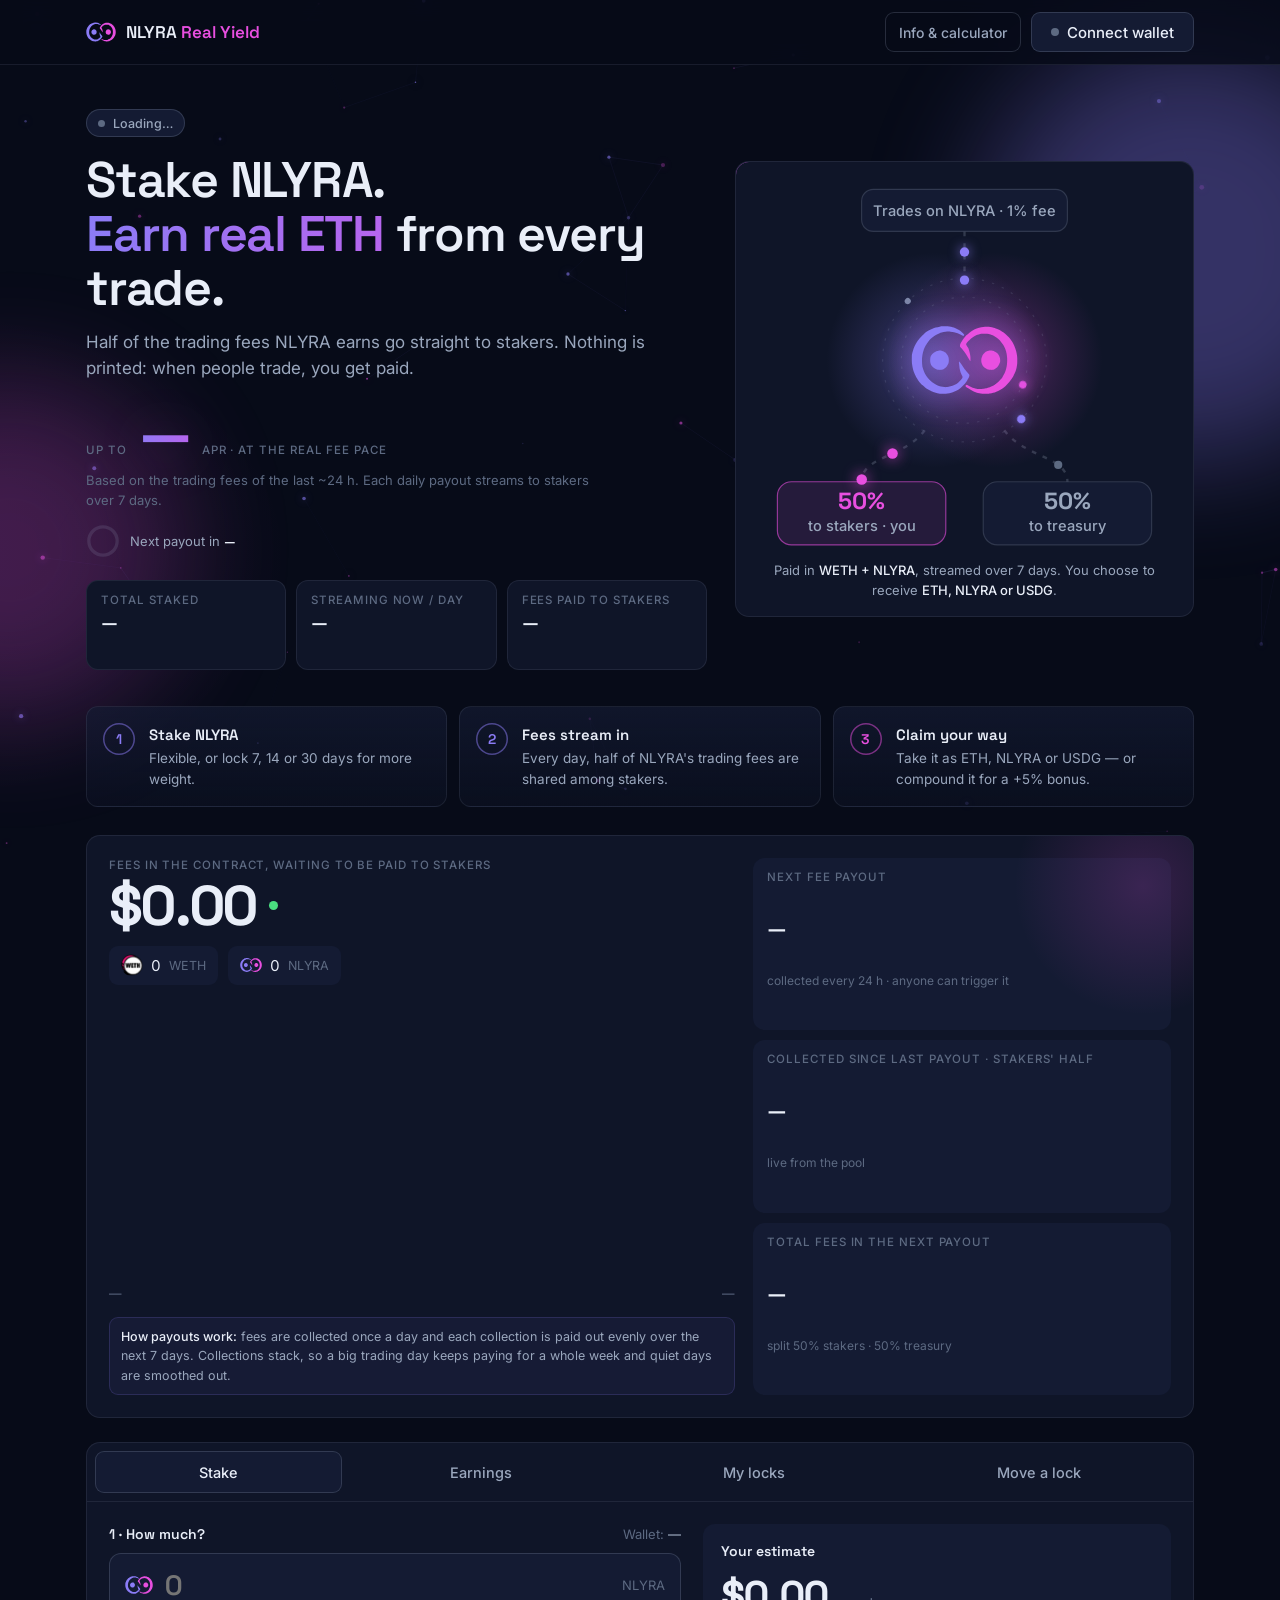
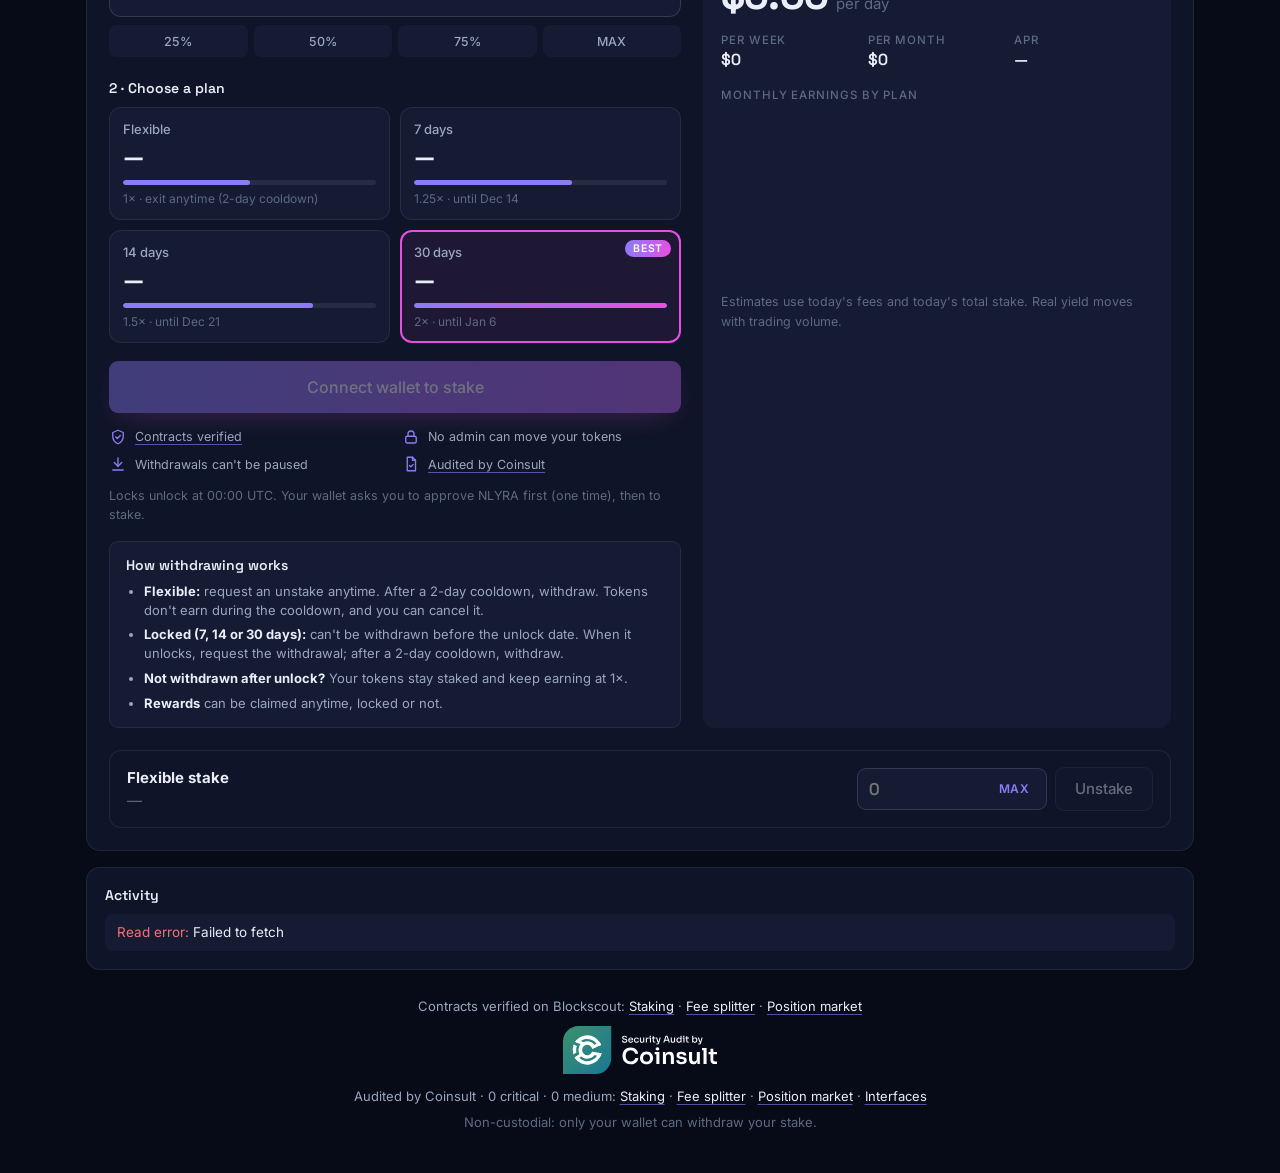
==== commit bed52d6e: "Staking app: pending withdrawal shown on top A flexible unstake in cooldown was only one grey line a" ====
--- a/docs/staking/index.html
+++ b/docs/staking/index.html
@@ -62,6 +62,21 @@
 .btn-info .s{display:none}
 @media (max-width:560px){.brand span{display:none}}
 @media (max-width:379px){.btn-info .l{display:none}.btn-info .s{display:inline}}
+/* pending withdrawal, on top of everything (1/10) */
+.cool-banner{display:flex;align-items:center;gap:16px;margin-top:20px;padding:16px 18px;border-radius:14px;background:var(--card);border:1px solid rgba(139,124,246,.45)}
+.cool-banner.ready{border-color:rgba(74,222,128,.55)}
+.cb-ic svg{display:block;width:30px;height:30px;stroke:var(--neron);fill:none;stroke-width:1.8;stroke-linecap:round;stroke-linejoin:round}
+.cool-banner.ready .cb-ic svg{stroke:var(--ok)}
+.cb-main{flex:1;min-width:0}
+.cb-k{margin:0;font:600 12px var(--body);letter-spacing:.12em;text-transform:uppercase;color:var(--ink2)}
+.cool-banner.ready .cb-k{color:var(--ok)}
+.cb-v{margin:4px 0 2px;font:600 22px var(--display)}
+.cb-t{margin:0 0 10px;font-size:14px;color:var(--ink2)}
+.cb-bar{height:6px;border-radius:999px;background:rgba(154,167,189,.14);overflow:hidden}
+.cb-bar i{display:block;height:100%;width:0;border-radius:999px;background:var(--neron);transition:width .6s}
+.cool-banner.ready .cb-bar i{background:var(--ok)}
+.btn-ready{background:var(--ok);color:#06210f;font-weight:600}
+@media (max-width:560px){.cool-banner{flex-wrap:wrap}.cool-banner .btn{width:100%}}
 .btn-xl{height:52px;font-size:16px;width:100%;margin-top:18px}
 .btn-sm{height:34px;padding:0 12px;font-size:13px}
 .link{background:none;border:0;color:var(--neron);font:600 12px var(--body);cursor:pointer;letter-spacing:.04em}
@@ -376,6 +391,18 @@
 </header>
 
 <main class="wrap">
+  <!-- pending withdrawal (1/10: it used to be one grey line at the bottom of the Stake tab) -->
+  <section class="cool-banner" id="cool-banner" hidden aria-live="polite">
+    <div class="cb-ic" aria-hidden="true"><svg viewBox="0 0 24 24"><circle cx="12" cy="12" r="9"/><path d="M12 7v5l3 2"/></svg></div>
+    <div class="cb-main">
+      <p class="cb-k" id="cb-k">Withdrawal in progress</p>
+      <p class="cb-v"><b id="cb-amt">—</b> NLYRA</p>
+      <p class="cb-t" id="cb-t">—</p>
+      <div class="cb-bar"><i id="cb-bar"></i></div>
+    </div>
+    <button class="btn btn-ready" id="cb-withdraw" hidden>Withdraw now</button>
+  </section>
+
   <!-- ================= HERO ================= -->
   <section class="hero">
     <div class="hero-copy">
@@ -633,6 +660,6 @@
   </div>
 </div>
 <script src="ethers.umd.min.js"></script>
-<script src="app.js?v=18"></script>
+<script src="app.js?v=19"></script>
 </body>
 </html>
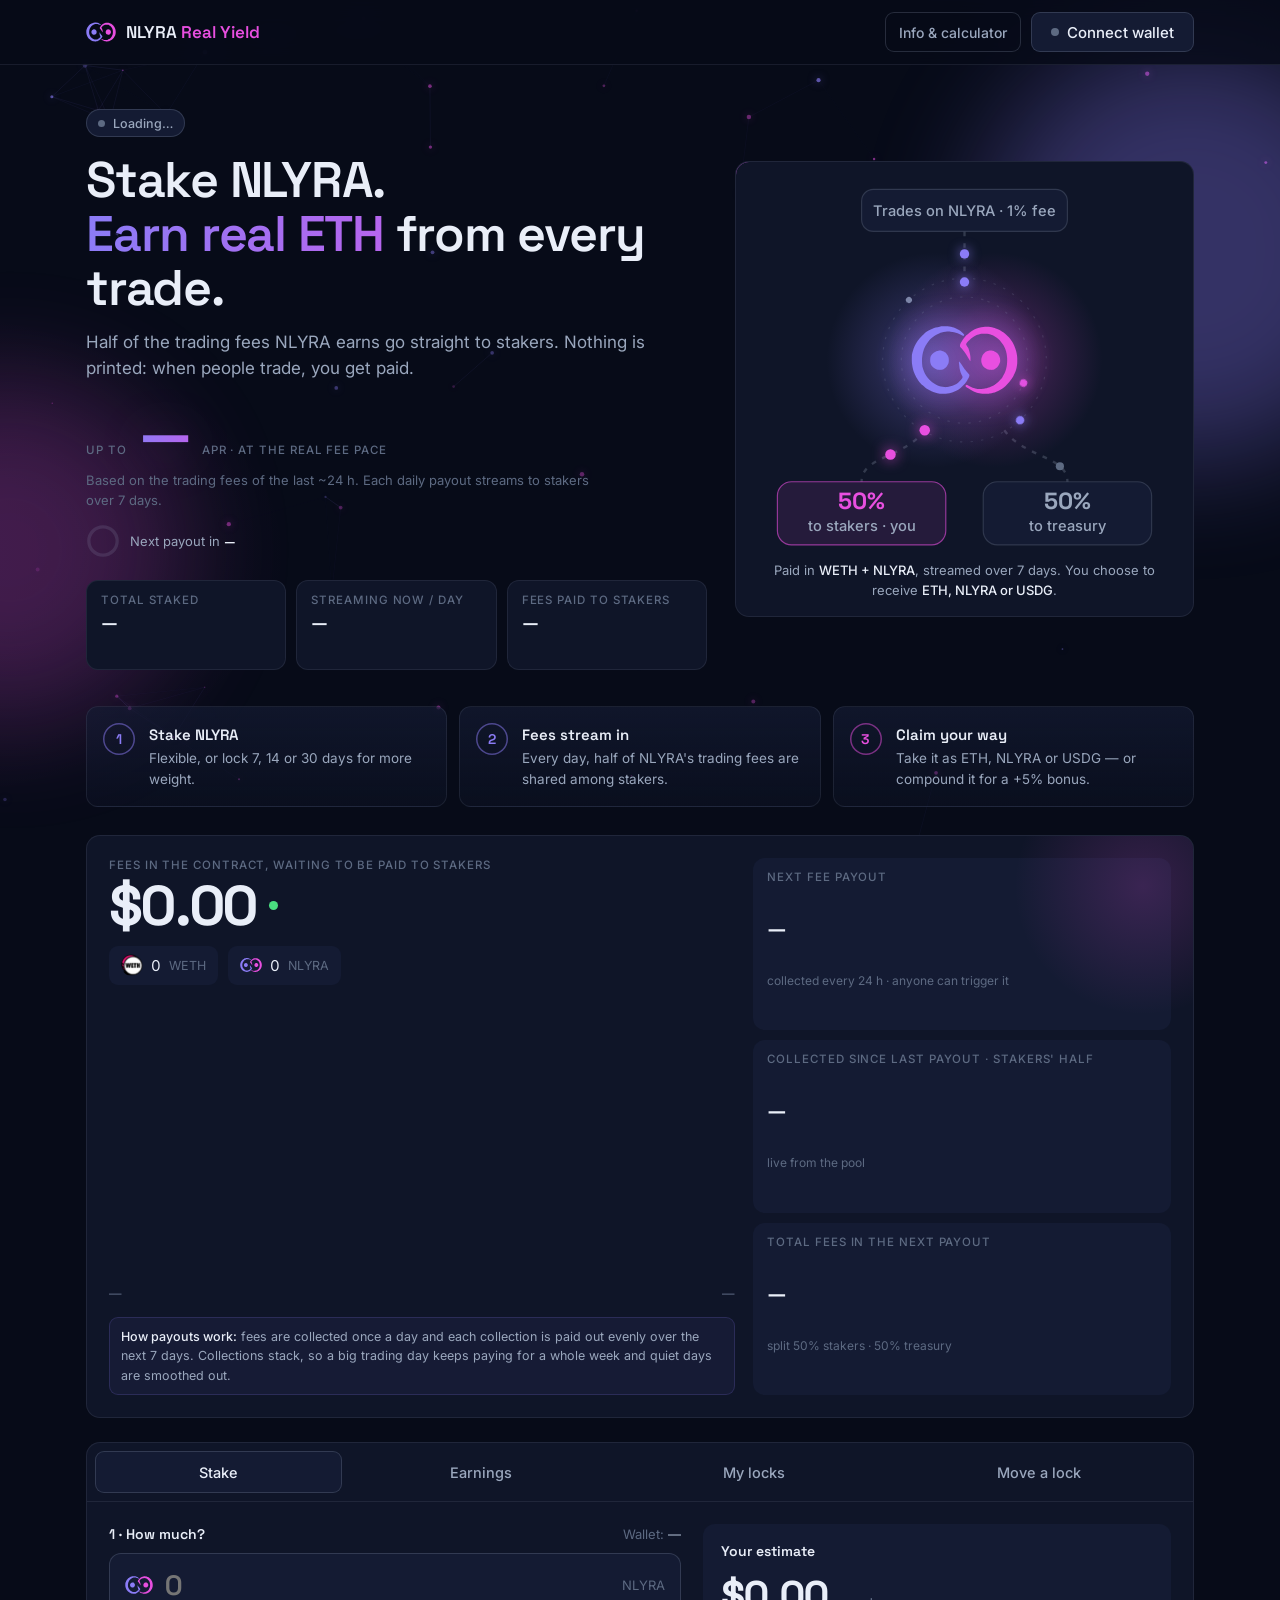
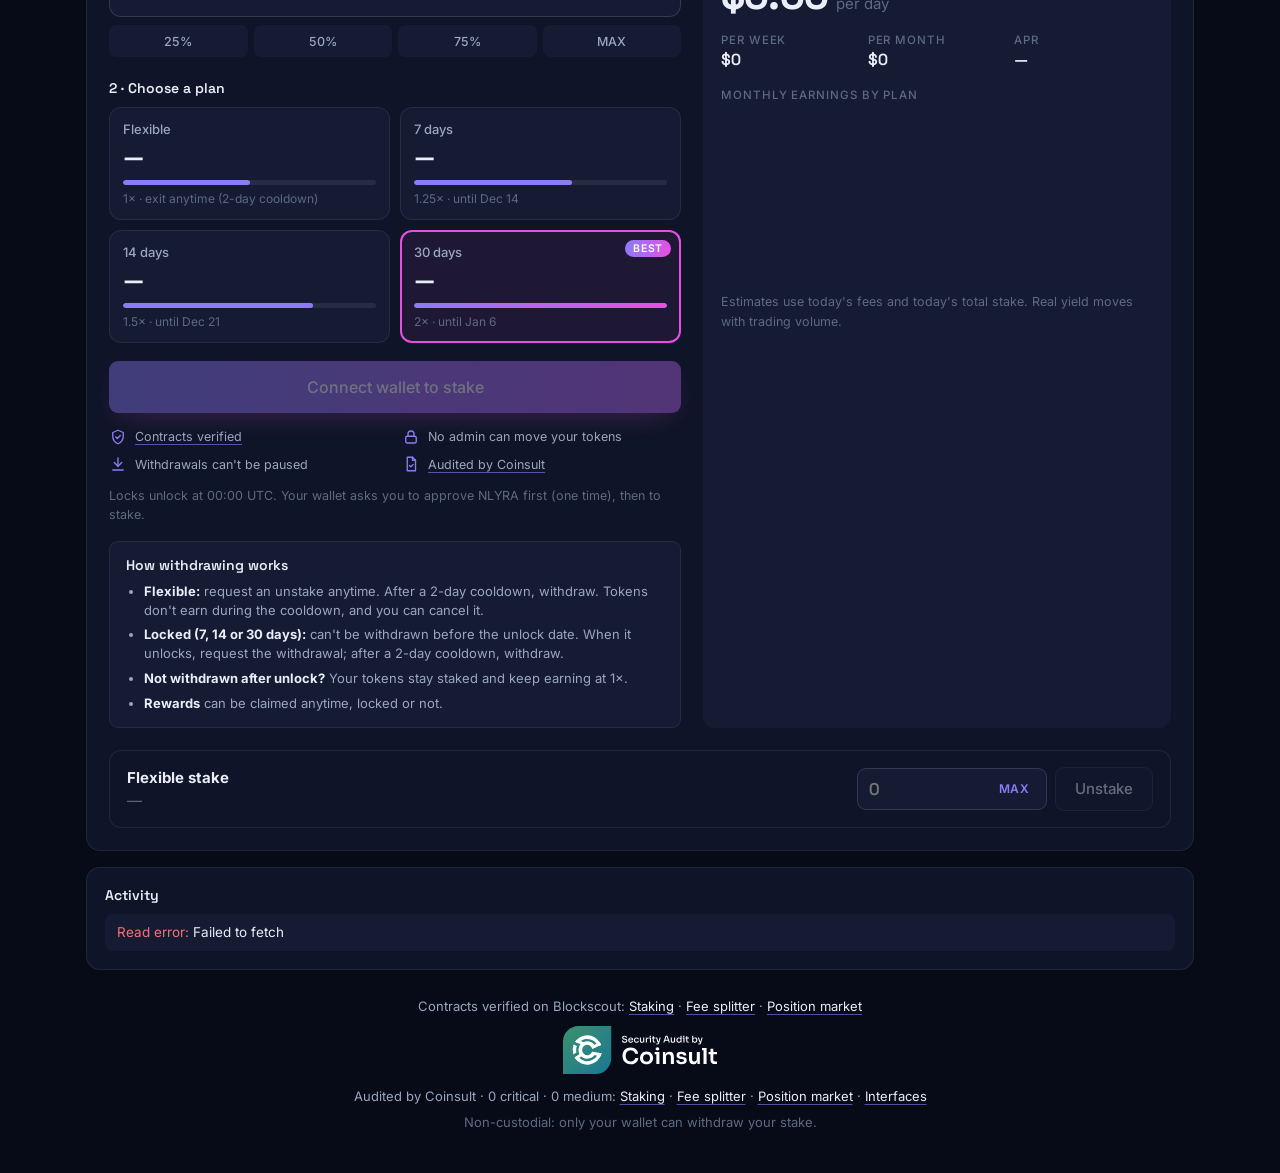
==== commit ae2ace05: "Staking app: treasury boost shown apart from the fee APR The fee APR now uses only the fee part of e" ====
--- a/docs/staking/index.html
+++ b/docs/staking/index.html
@@ -94,6 +94,12 @@
 .apr-hero{display:flex;align-items:baseline;gap:12px;margin-top:22px;flex-wrap:wrap}
 .apr-hero b{font:700 clamp(40px,6vw,60px)/1 var(--display);letter-spacing:-.03em;font-variant-numeric:tabular-nums}
 .apr-note{margin:6px 0 0;font-size:13px;color:var(--ink3);max-width:520px}
+/* treasury boost: shown apart from the fee APR, never added into it */
+.boost-pill{display:inline-flex;flex-wrap:wrap;align-items:baseline;gap:4px 8px;margin:12px 0 0;padding:7px 13px;border-radius:12px;background:rgba(232,79,224,.09);box-shadow:inset 0 0 0 1px rgba(232,79,224,.35);font:500 13px var(--body);color:var(--ink2);max-width:100%}
+.boost-pill b{font:700 17px var(--display);color:var(--lyra);font-variant-numeric:tabular-nums}
+.boost-pill .bt{color:var(--ink3);font-size:12px}
+.plan .pb{display:block;color:var(--lyra);font-size:12px;font-weight:600;margin-top:2px}
+.boostv{color:var(--lyra)}
 .hero-stats{display:grid;grid-template-columns:repeat(3,1fr);gap:10px;margin-top:22px}
 @media (max-width:560px){.hero-stats{grid-template-columns:1fr 1fr}.hero-stats>div:last-child{grid-column:1/-1}}
 .hero-stats>div{background:var(--card);border:1px solid var(--line);border-radius:12px;padding:12px 14px;display:grid;gap:3px;min-width:0}
@@ -414,6 +420,7 @@
         <b id="h-apr">—</b>
         <span class="k">APR · at the real fee pace</span>
       </div>
+      <p class="boost-pill" id="h-boost" hidden><b id="h-boost-apr">—</b><span>treasury boost</span><span class="bt" id="h-boost-t"></span></p>
       <p class="apr-note">Based on the trading fees of the last ~24 h. Each daily payout streams to stakers over 7 days.</p>
       <div class="next" id="next-pay">
         <svg class="ring" viewBox="0 0 36 36" aria-hidden="true"><circle cx="18" cy="18" r="15" class="ring-bg"/><circle cx="18" cy="18" r="15" class="ring-fg" id="next-ring"/></svg>
@@ -591,6 +598,7 @@
             <span>Staked</span><b id="me-staked">—</b>
             <span>Weight (with lock boost)</span><b id="me-weight">—</b>
             <span>Your APR</span><b id="me-apr" class="accent">—</b>
+            <span id="me-boost-k" hidden>Treasury boost</span><b id="me-boost" class="boostv" hidden>—</b>
             <span>Earning now</span><b id="me-rate">—</b>
           </div>
           <p class="lbl" style="margin-top:22px">Fees paid to stakers</p>
@@ -660,6 +668,6 @@
   </div>
 </div>
 <script src="ethers.umd.min.js"></script>
-<script src="app.js?v=19"></script>
+<script src="app.js?v=20"></script>
 </body>
 </html>
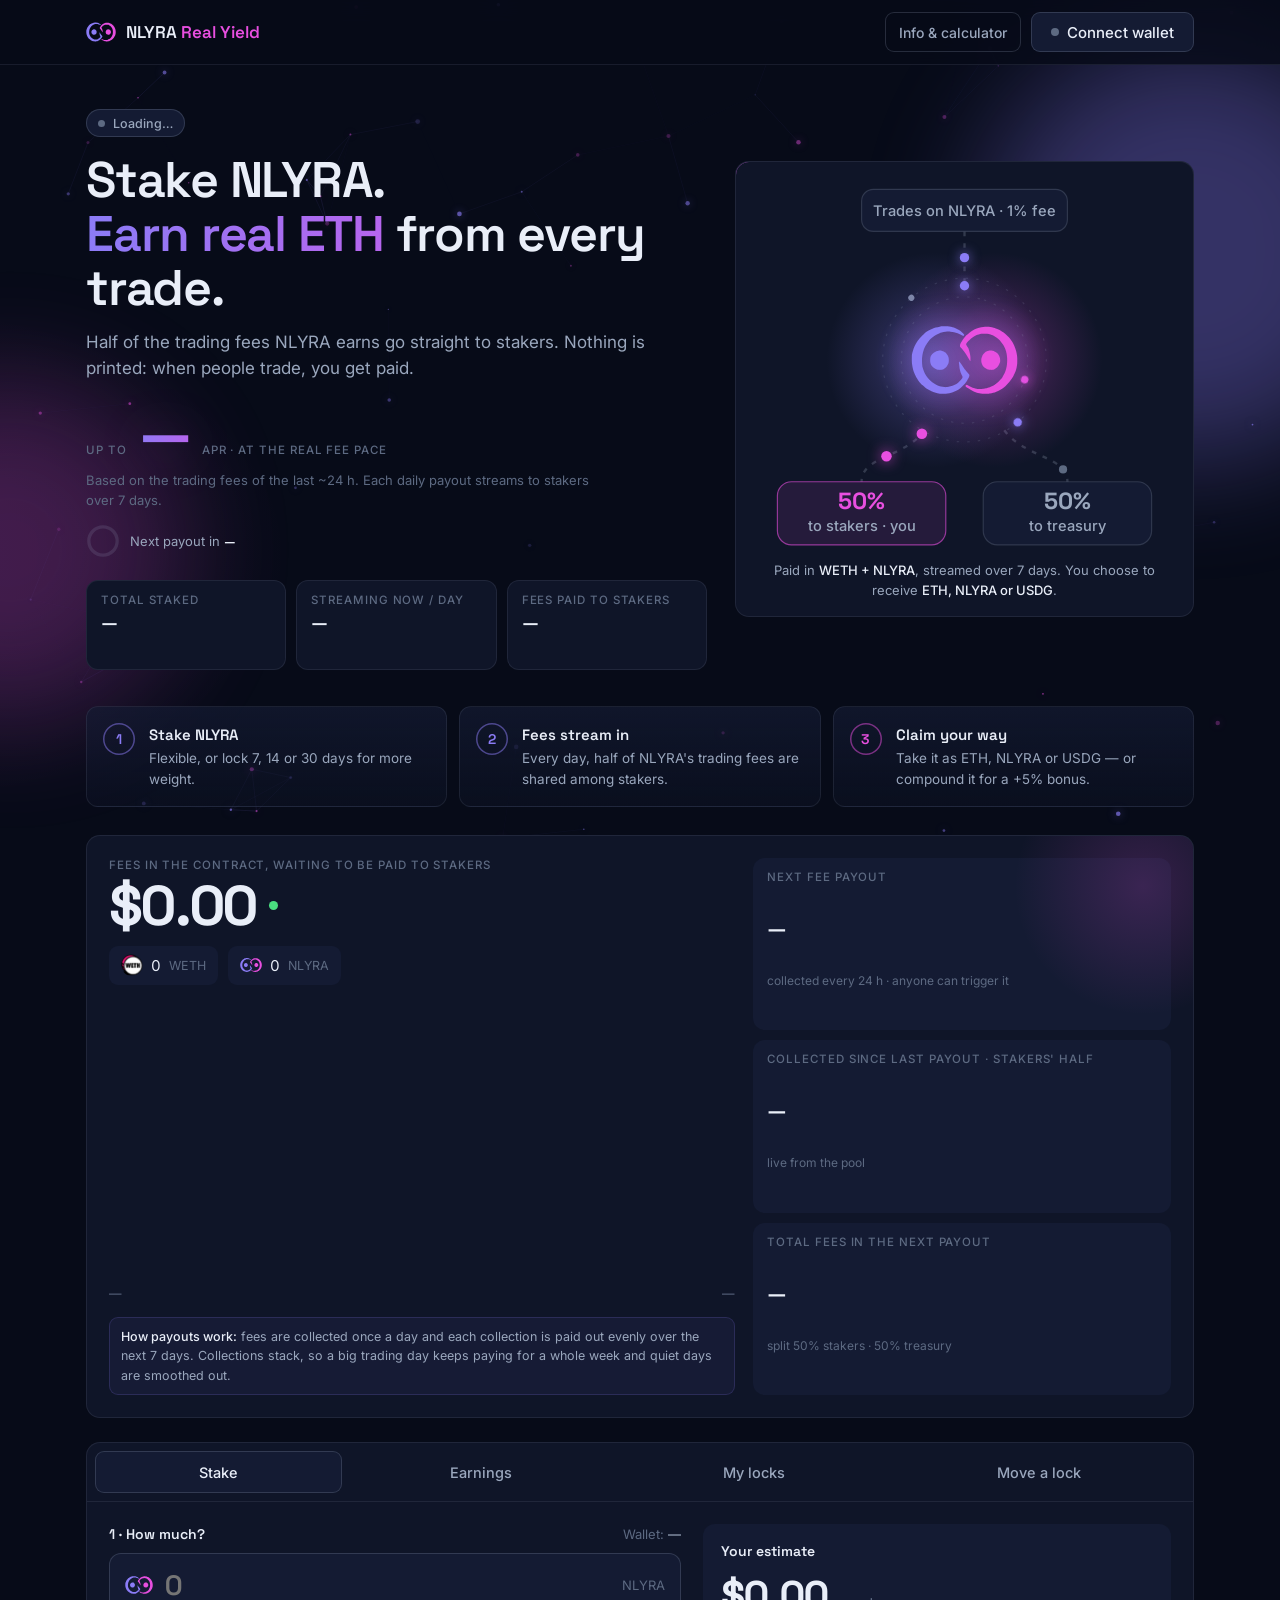
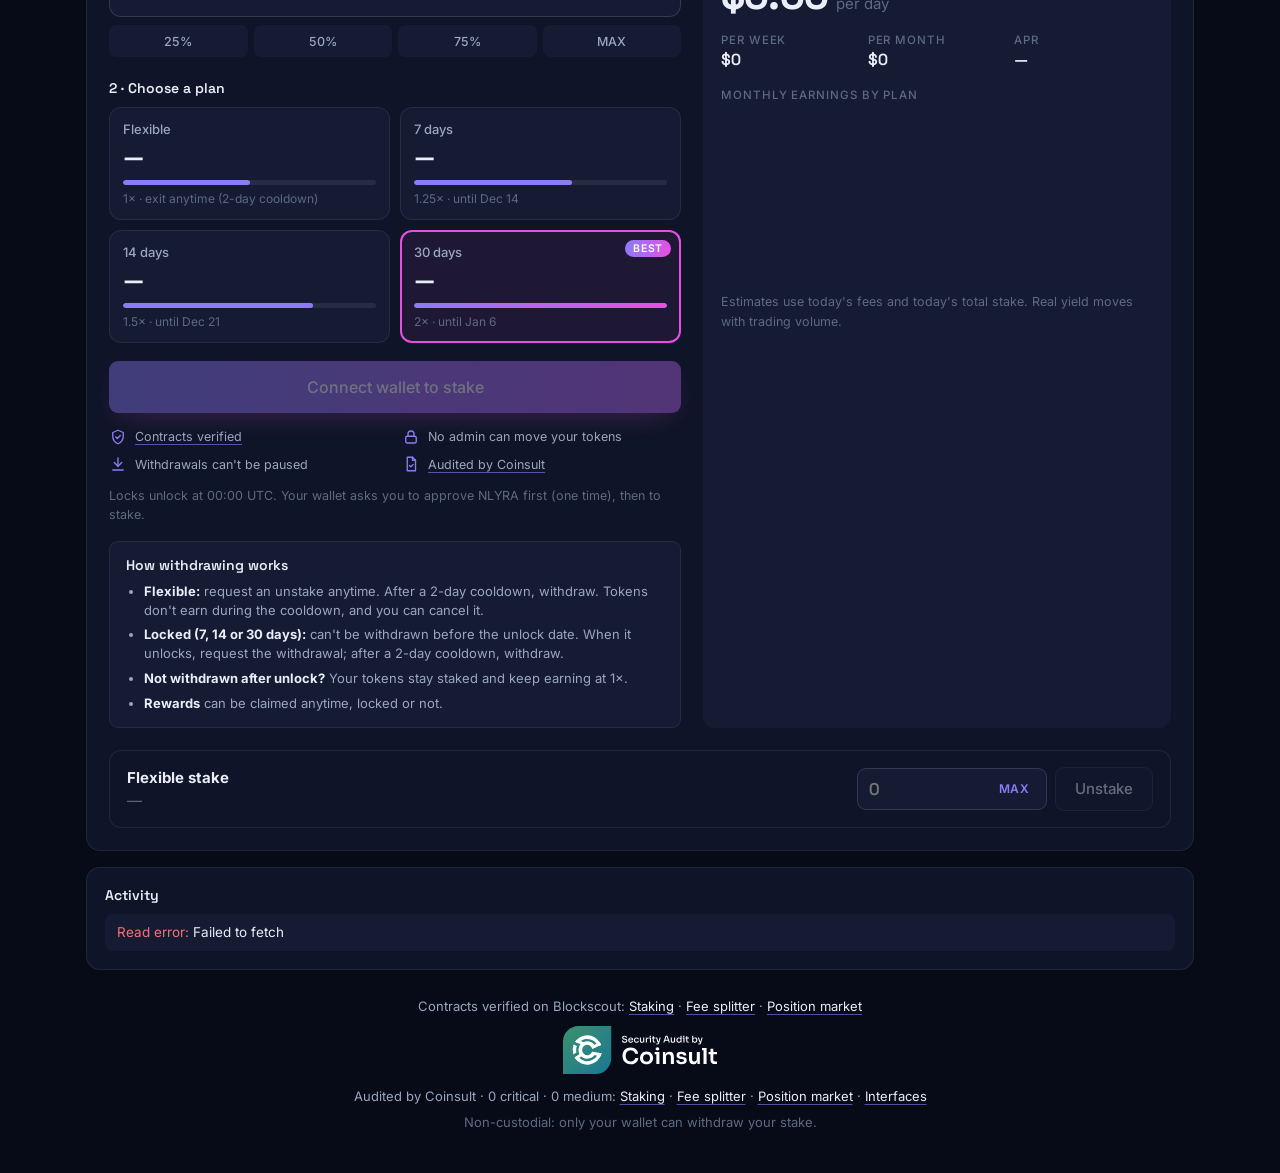
==== commit cced46a9: "Staking app: staked-by-plan box (flexible / 7 / 14 / 30 days) Per-plan totals are rebuilt from every" ====
--- a/docs/staking/index.html
+++ b/docs/staking/index.html
@@ -100,6 +100,21 @@
 .boost-pill .bt{color:var(--ink3);font-size:12px}
 .plan .pb{display:block;color:var(--lyra);font-size:12px;font-weight:600;margin-top:2px}
 .boostv{color:var(--lyra)}
+/* staked by plan */
+.tiers{padding:18px 20px;display:grid;gap:12px}
+.tiers .lbl{margin:0}
+.tiers-bar{display:flex;height:8px;border-radius:999px;overflow:hidden;background:var(--nested)}
+.tiers-bar i{display:block;height:100%}
+.tb0{background:#5D6A82}.tb1{background:#8B7CF6}.tb2{background:#B466EE}.tb3{background:#E84FE0}.tbx{background:#2A3350}
+.tiers-grid{display:grid;grid-template-columns:repeat(4,minmax(0,1fr));gap:10px}
+@media (max-width:620px){.tiers-grid{grid-template-columns:repeat(2,minmax(0,1fr))}}
+.tc{display:grid;gap:2px;background:var(--nested);border-radius:10px;padding:10px 12px;min-width:0}
+.tc .tn{font-size:12.5px;color:var(--ink2);display:flex;align-items:center;gap:6px}
+.tc .tn em{font-style:normal;color:var(--ink3)}
+.tc b{font:600 18px var(--display);font-variant-numeric:tabular-nums;overflow-wrap:anywhere}
+.tc small{font-size:12px;color:var(--ink3);font-variant-numeric:tabular-nums}
+.tdot{display:inline-block;width:8px;height:8px;border-radius:50%;flex:none}
+.tiers-note{margin:0;font-size:12.5px;color:var(--ink3)}
 .hero-stats{display:grid;grid-template-columns:repeat(3,1fr);gap:10px;margin-top:22px}
 @media (max-width:560px){.hero-stats{grid-template-columns:1fr 1fr}.hero-stats>div:last-child{grid-column:1/-1}}
 .hero-stats>div{background:var(--card);border:1px solid var(--line);border-radius:12px;padding:12px 14px;display:grid;gap:3px;min-width:0}
@@ -634,6 +649,14 @@
     </div>
   </section>
 
+  <!-- ================= STAKED BY PLAN ================= -->
+  <section class="tiers card" id="tiers" hidden aria-label="NLYRA staked by plan">
+    <p class="lbl">Staked by plan</p>
+    <div class="tiers-bar" id="tiers-bar"></div>
+    <div class="tiers-grid" id="tiers-grid"></div>
+    <p class="tiers-note" id="tiers-note"></p>
+  </section>
+
   <section class="log-card card">
     <p class="lbl">Activity</p>
     <div id="log" class="log"><p class="muted">Your transactions will show up here.</p></div>
@@ -668,6 +691,6 @@
   </div>
 </div>
 <script src="ethers.umd.min.js"></script>
-<script src="app.js?v=20"></script>
+<script src="app.js?v=21"></script>
 </body>
 </html>
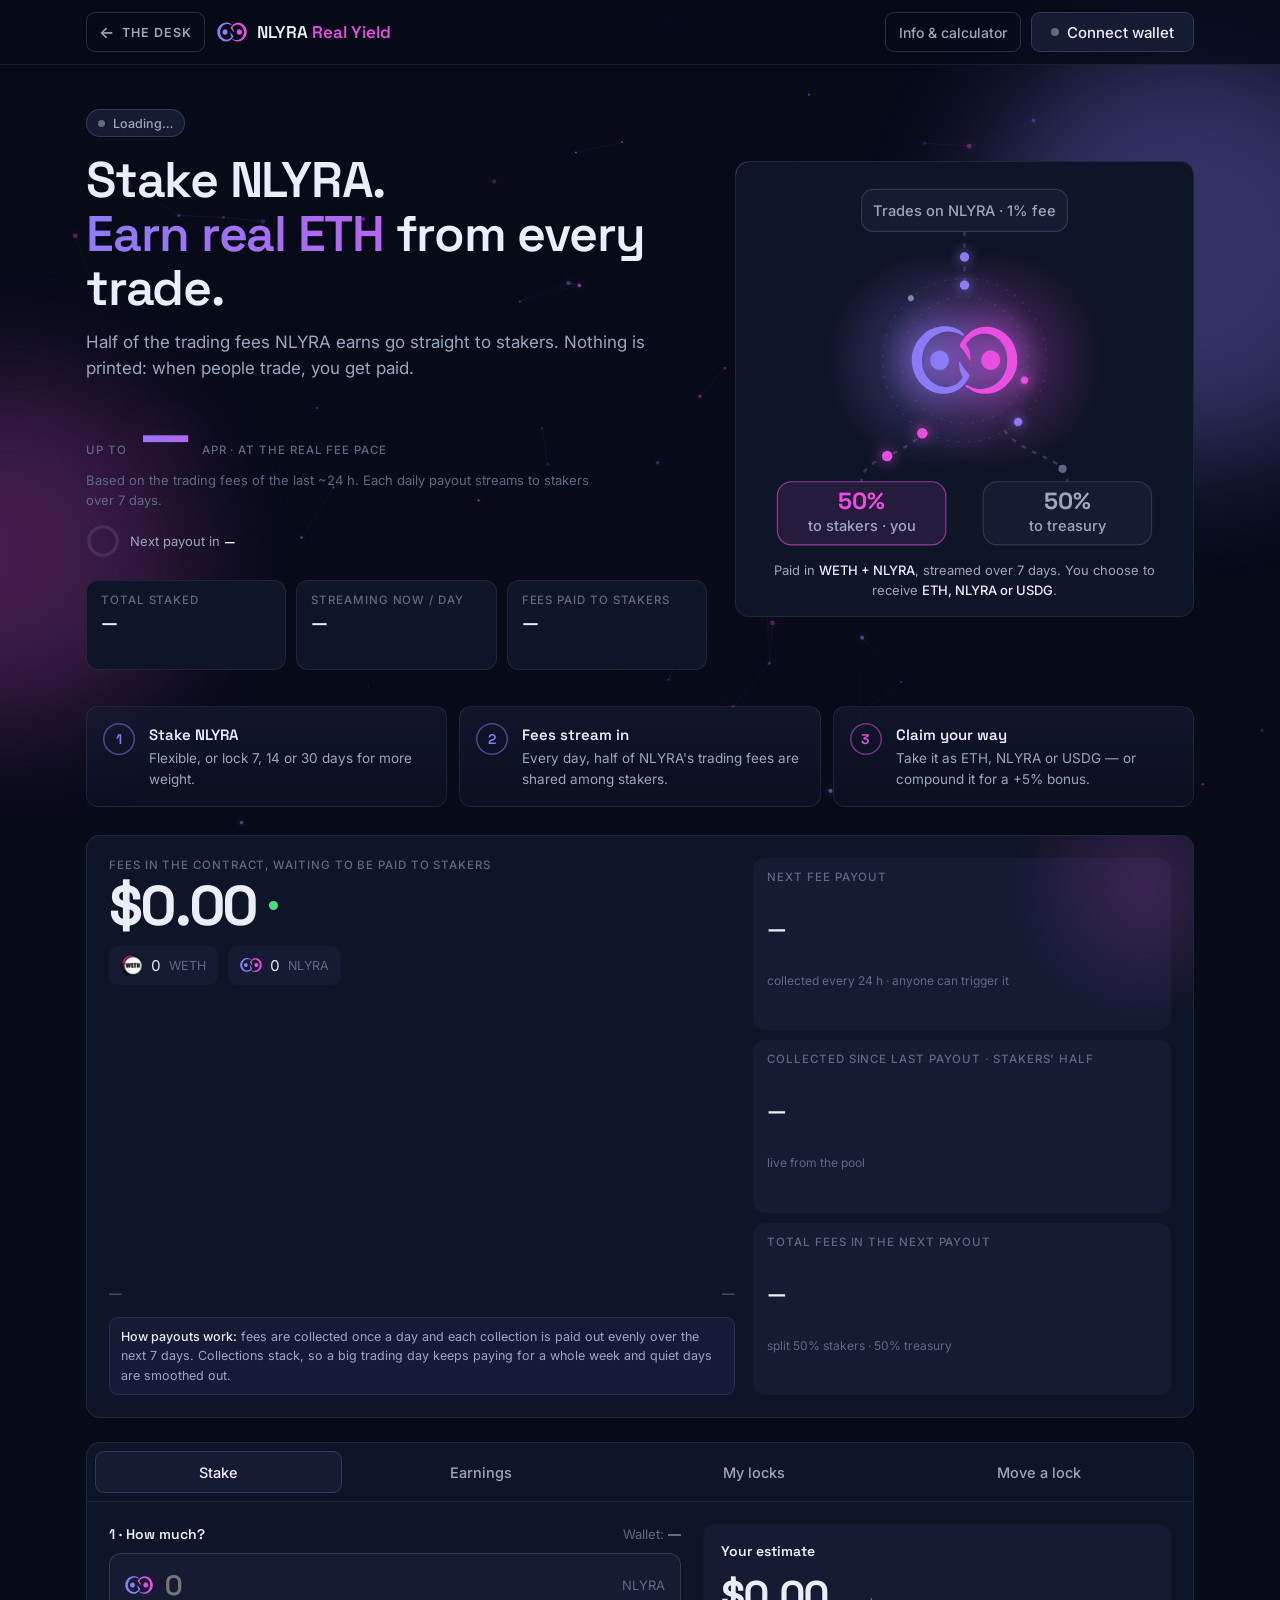
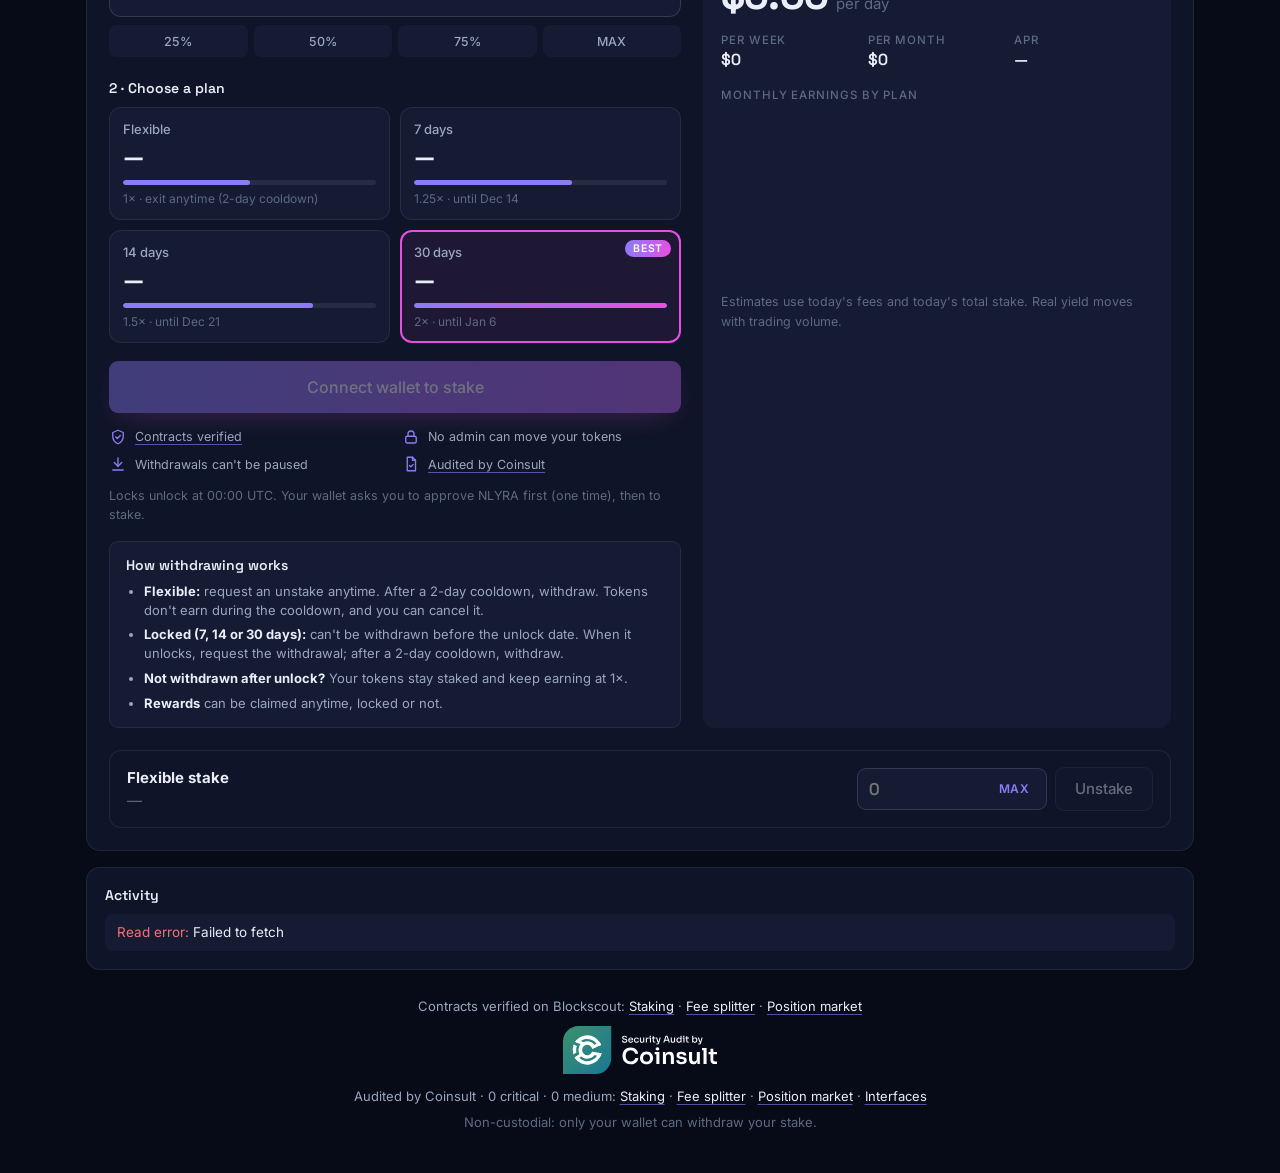
==== commit ae36117a: "Staking app: back to The Desk link in the header From the Desk's STAKE button there was no way back " ====
--- a/docs/staking/index.html
+++ b/docs/staking/index.html
@@ -57,11 +57,16 @@
 .btn-wallet .dot{width:8px;height:8px;border-radius:50%;background:var(--ink3)}
 .btn-wallet.on .dot{background:var(--ok);box-shadow:0 0 8px var(--ok)}
 .top-r{display:flex;align-items:center;gap:10px}
+.top-l{display:flex;align-items:center;gap:12px;min-width:0}
+.back-desk{display:inline-flex;align-items:center;gap:7px;height:40px;padding:0 13px;border-radius:9px;color:var(--ink2);text-decoration:none;font:600 12.5px var(--body);letter-spacing:.08em;text-transform:uppercase;box-shadow:inset 0 0 0 1px var(--line2);white-space:nowrap;flex:none}
+.back-desk:hover{color:var(--ink);box-shadow:inset 0 0 0 1px var(--neron)}
+.back-desk .ar{font-size:16px;line-height:1}
+@media (max-width:560px){.back-desk .bl{display:none}.back-desk{padding:0 12px}.top-l{gap:8px}}
 .btn-info{background:transparent;color:var(--ink2);box-shadow:inset 0 0 0 1px var(--line2);height:40px;padding:0 14px;font-size:14px;text-decoration:none}
 .btn-info:hover{color:var(--ink);box-shadow:inset 0 0 0 1px var(--neron)}
 .btn-info .s{display:none}
 @media (max-width:560px){.brand span{display:none}}
-@media (max-width:379px){.btn-info .l{display:none}.btn-info .s{display:inline}}
+@media (max-width:560px){.btn-info .l{display:none}.btn-info .s{display:inline}}  /* 2/10: with '← The Desk' the long label no longer fits on phones */
 /* pending withdrawal, on top of everything (1/10) */
 .cool-banner{display:flex;align-items:center;gap:16px;margin-top:20px;padding:16px 18px;border-radius:14px;background:var(--card);border:1px solid rgba(139,124,246,.45)}
 .cool-banner.ready{border-color:rgba(74,222,128,.55)}
@@ -403,7 +408,11 @@
 <div class="orb a"></div><div class="orb b"></div>
 <header class="top">
   <div class="wrap top-in">
-    <a class="brand" href="./"><img src="dual-core.svg" alt="" width="30" height="30"><span>NLYRA <em>Real Yield</em></span></a>
+    <div class="top-l">
+      <!-- 2/10 (Tok S): from the Desk's STAKE button there was no way back; same idea as the Smart Money page -->
+      <a class="back-desk" href="https://nlyra.xyz/desk" aria-label="Back to The Desk"><span class="ar" aria-hidden="true">←</span><span class="bl">The Desk</span></a>
+      <a class="brand" href="./"><img src="dual-core.svg" alt="" width="30" height="30"><span>NLYRA <em>Real Yield</em></span></a>
+    </div>
     <div class="top-r">
       <a class="btn btn-info" href="https://nlyra.xyz/newstake/"><span class="l">Info &amp; calculator</span><span class="s">Info</span></a>
       <button class="btn btn-wallet" id="connect"><span class="dot"></span><span id="connect-t">Connect wallet</span></button>
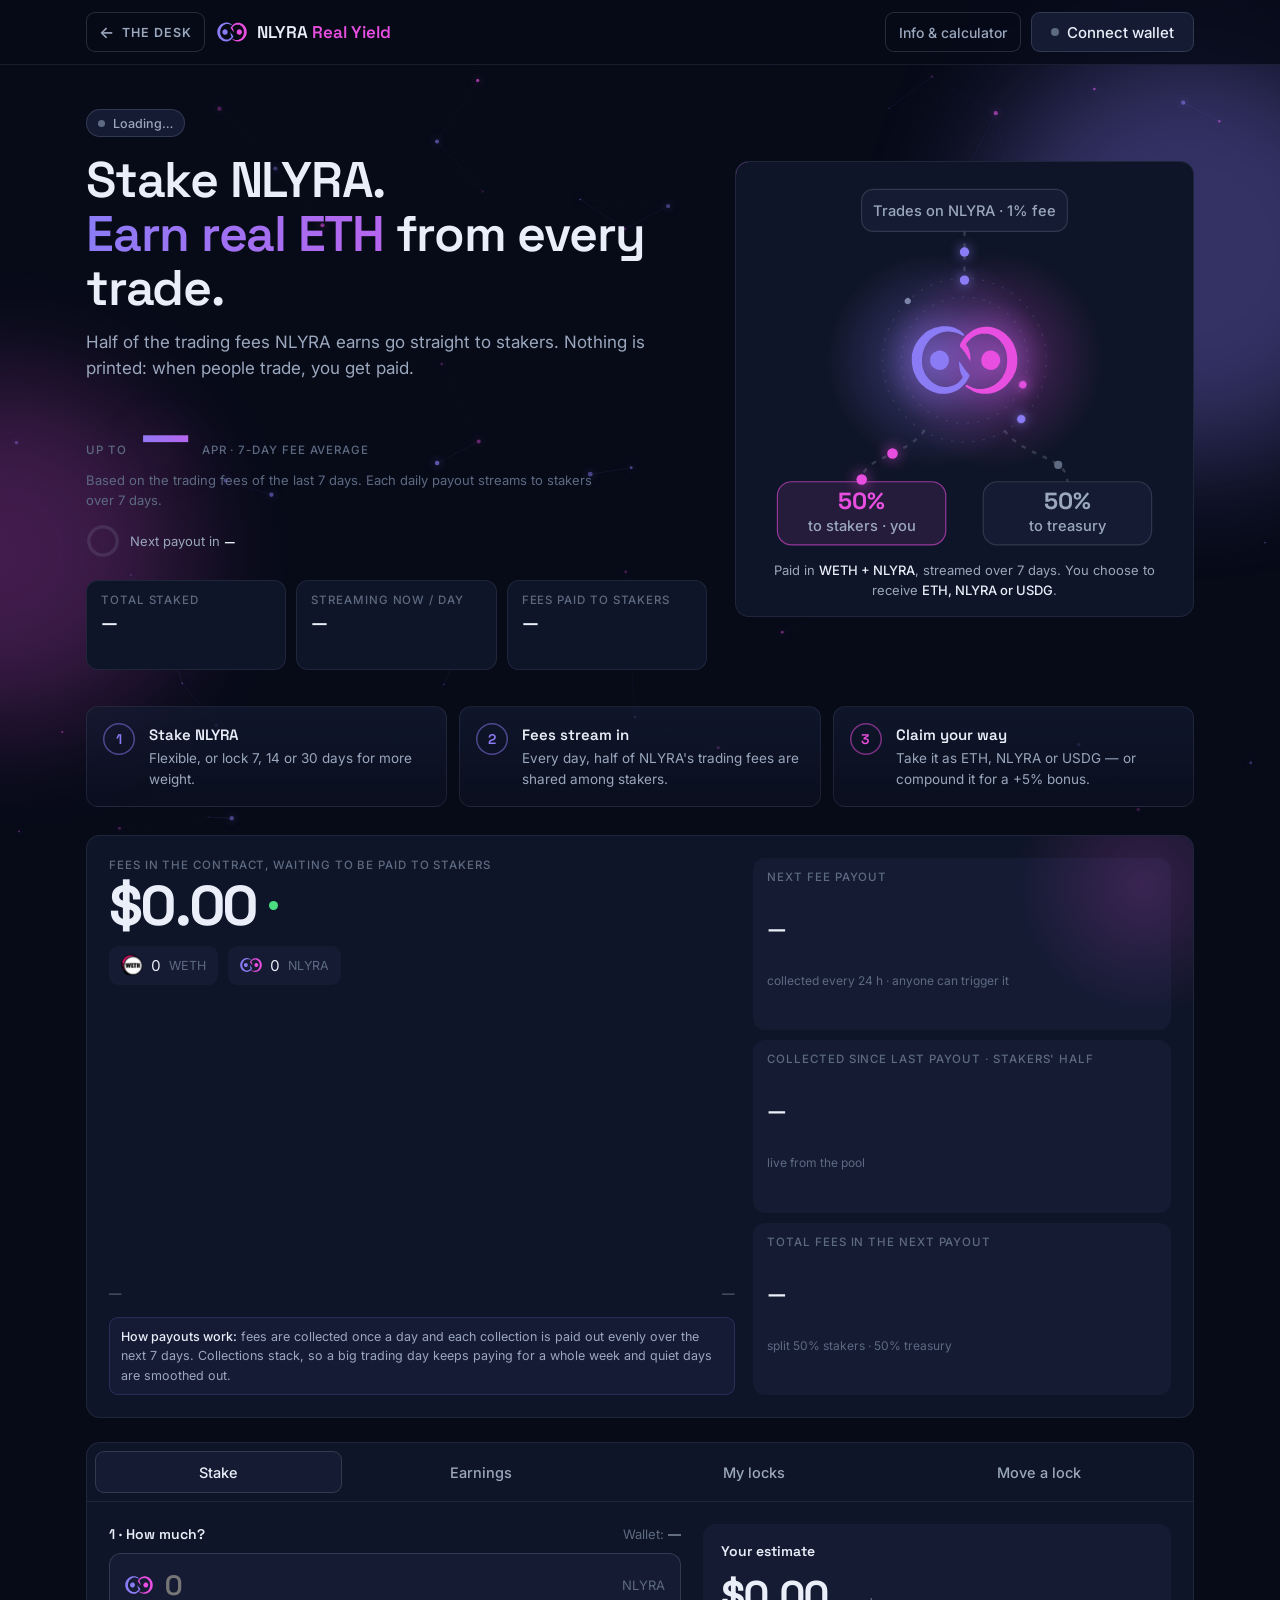
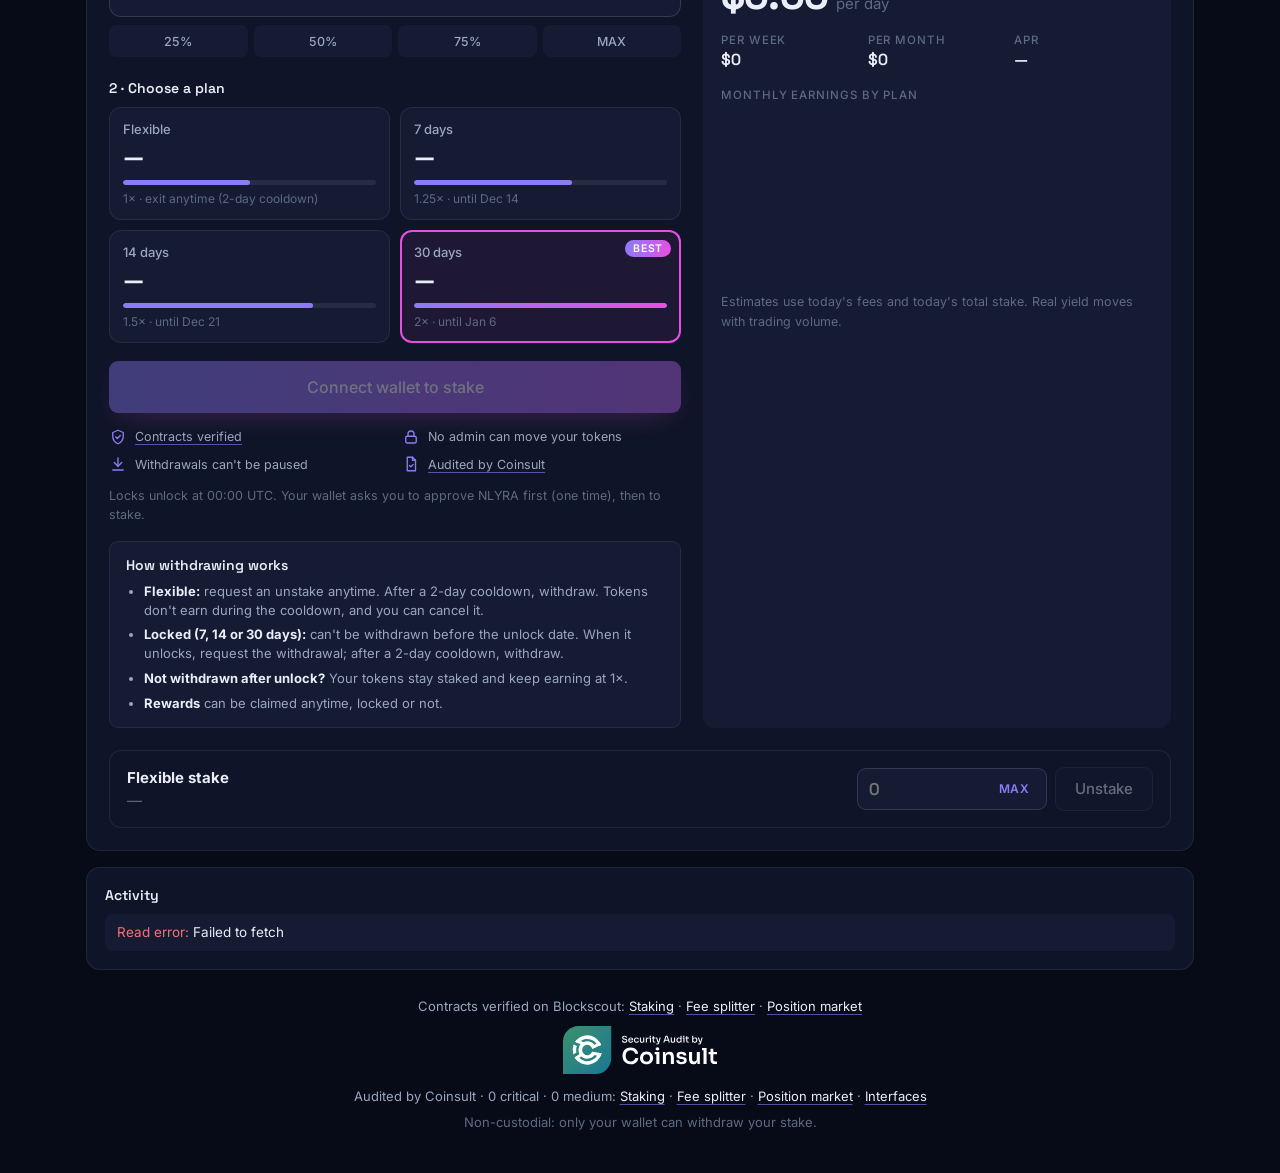
==== commit af127401: "Staking app: APR at the 7-day fee average (one slow day no longer drags the headline) Co-Authored-By" ====
--- a/docs/staking/index.html
+++ b/docs/staking/index.html
@@ -442,10 +442,10 @@
       <div class="apr-hero">
         <span class="k">Up to</span>
         <b id="h-apr">—</b>
-        <span class="k">APR · at the real fee pace</span>
+        <span class="k">APR · 7-day fee average</span>
       </div>
       <p class="boost-pill" id="h-boost" hidden><b id="h-boost-apr">—</b><span>treasury boost</span><span class="bt" id="h-boost-t"></span></p>
-      <p class="apr-note">Based on the trading fees of the last ~24 h. Each daily payout streams to stakers over 7 days.</p>
+      <p class="apr-note">Based on the trading fees of the last 7 days. Each daily payout streams to stakers over 7 days.</p>
       <div class="next" id="next-pay">
         <svg class="ring" viewBox="0 0 36 36" aria-hidden="true"><circle cx="18" cy="18" r="15" class="ring-bg"/><circle cx="18" cy="18" r="15" class="ring-fg" id="next-ring"/></svg>
         <span>Next payout in <b id="next-t">—</b></span>
@@ -700,6 +700,6 @@
   </div>
 </div>
 <script src="ethers.umd.min.js"></script>
-<script src="app.js?v=21"></script>
+<script src="app.js?v=22"></script>
 </body>
 </html>
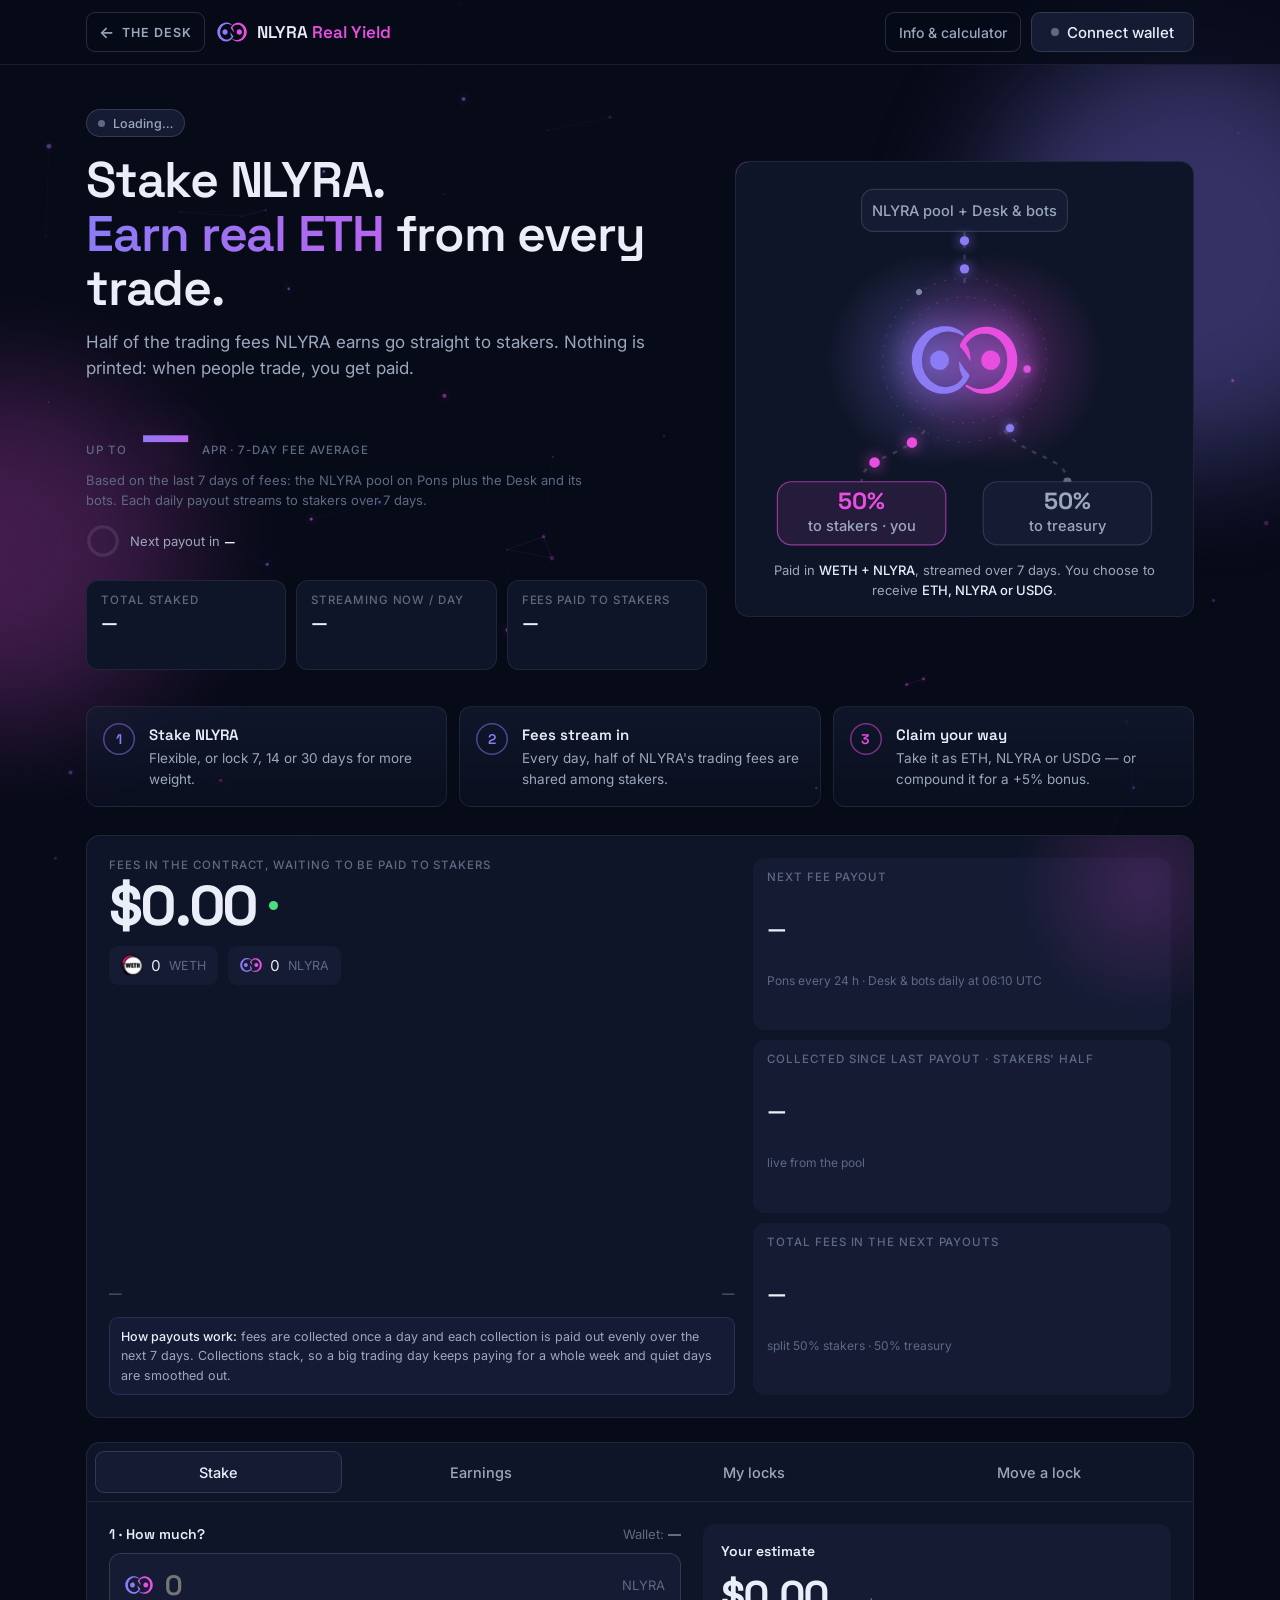
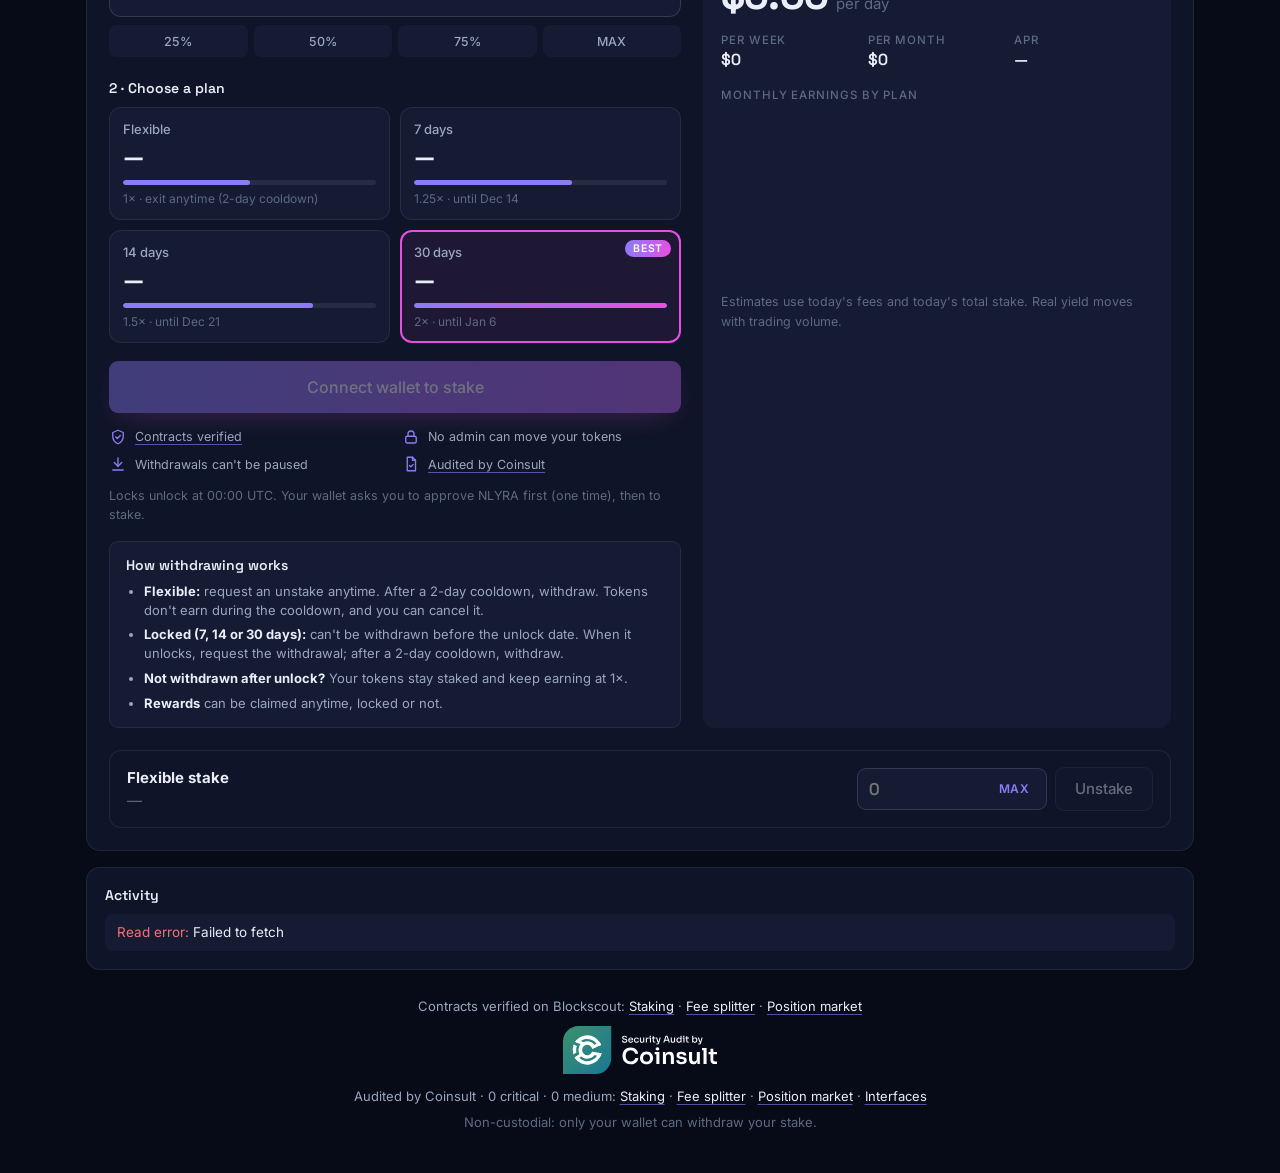
==== commit 0c1ead8e: "Staking app: Desk & bots fees in the APR, payouts and history Since Oct 21 every fee of the NLYRA De" ====
--- a/docs/staking/index.html
+++ b/docs/staking/index.html
@@ -445,7 +445,7 @@
         <span class="k">APR · 7-day fee average</span>
       </div>
       <p class="boost-pill" id="h-boost" hidden><b id="h-boost-apr">—</b><span>treasury boost</span><span class="bt" id="h-boost-t"></span></p>
-      <p class="apr-note">Based on the trading fees of the last 7 days. Each daily payout streams to stakers over 7 days.</p>
+      <p class="apr-note">Based on the last 7 days of fees: the NLYRA pool on Pons plus the Desk and its bots. Each daily payout streams to stakers over 7 days.</p>
       <div class="next" id="next-pay">
         <svg class="ring" viewBox="0 0 36 36" aria-hidden="true"><circle cx="18" cy="18" r="15" class="ring-bg"/><circle cx="18" cy="18" r="15" class="ring-fg" id="next-ring"/></svg>
         <span>Next payout in <b id="next-t">—</b></span>
@@ -460,7 +460,7 @@
     <!-- fee flow: the Dual Core engine -->
     <div class="flow card" aria-label="How fees flow">
       <svg viewBox="0 0 360 318" class="flow-svg core-svg" role="img" aria-labelledby="flow-t">
-        <title id="flow-t">Every trade pays a 1% pool fee. Half of it goes to stakers, half to the treasury.</title>
+        <title id="flow-t">Fees from the NLYRA pool on Pons and from the Desk and its bots: half goes to stakers, half to the treasury.</title>
         <defs>
           <radialGradient id="glowN"><stop offset="0" stop-color="#8B7CF6" stop-opacity=".55"/><stop offset=".55" stop-color="#8B7CF6" stop-opacity=".16"/><stop offset="1" stop-color="#8B7CF6" stop-opacity="0"/></radialGradient>
           <radialGradient id="glowL"><stop offset="0" stop-color="#E84FE0" stop-opacity=".5"/><stop offset=".55" stop-color="#E84FE0" stop-opacity=".14"/><stop offset="1" stop-color="#E84FE0" stop-opacity="0"/></radialGradient>
@@ -469,7 +469,7 @@
         <path id="p1" d="M180 44 V92" class="wire"/>
         <path id="p2" d="M146 214 C128 238 92 236 92 258" class="wire"/>
         <path id="p3" d="M214 214 C232 238 268 236 268 258" class="wire"/>
-        <g class="node"><rect x="92" y="8" width="176" height="36" rx="10"/><text x="180" y="31">Trades on NLYRA · 1% fee</text></g>
+        <g class="node"><rect x="92" y="8" width="176" height="36" rx="10"/><text x="180" y="31">NLYRA pool + Desk &amp; bots</text></g>
         <g transform="translate(180 154)">
           <circle cx="-26" r="92" fill="url(#glowN)" class="glow"/>
           <circle cx="26" r="92" fill="url(#glowL)" class="glow g2"/>
@@ -512,9 +512,9 @@
       <p class="how"><b>How payouts work:</b> fees are collected once a day and each collection is paid out evenly over the next 7 days. Collections stack, so a big trading day keeps paying for a whole week and quiet days are smoothed out.</p>
     </div>
     <div class="v-side">
-      <div class="v-tile"><span class="k">Next fee payout</span><b id="v-next">—</b><small id="v-next-s">collected every 24 h · anyone can trigger it</small><button class="btn btn-primary btn-sm" id="b-harvest" hidden>Pay it out now</button></div>
+      <div class="v-tile"><span class="k">Next fee payout</span><b id="v-next">—</b><small id="v-next-s">Pons every 24 h · Desk &amp; bots daily at 06:10 UTC</small><button class="btn btn-primary btn-sm" id="b-harvest" hidden>Pay it out now</button></div>
       <div class="v-tile"><span class="k">Collected since last payout · stakers' half</span><b id="v-est">—</b><small id="v-est-s">live from the pool</small></div>
-      <div class="v-tile"><span class="k">Total fees in the next payout</span><b id="v-vol">—</b><small id="v-vol-s">split 50% stakers · 50% treasury</small></div>
+      <div class="v-tile"><span class="k">Total fees in the next payouts</span><b id="v-vol">—</b><small id="v-vol-s">split 50% stakers · 50% treasury</small></div>
     </div>
   </section>
 
@@ -700,6 +700,6 @@
   </div>
 </div>
 <script src="ethers.umd.min.js"></script>
-<script src="app.js?v=22"></script>
+<script src="app.js?v=23"></script>
 </body>
 </html>
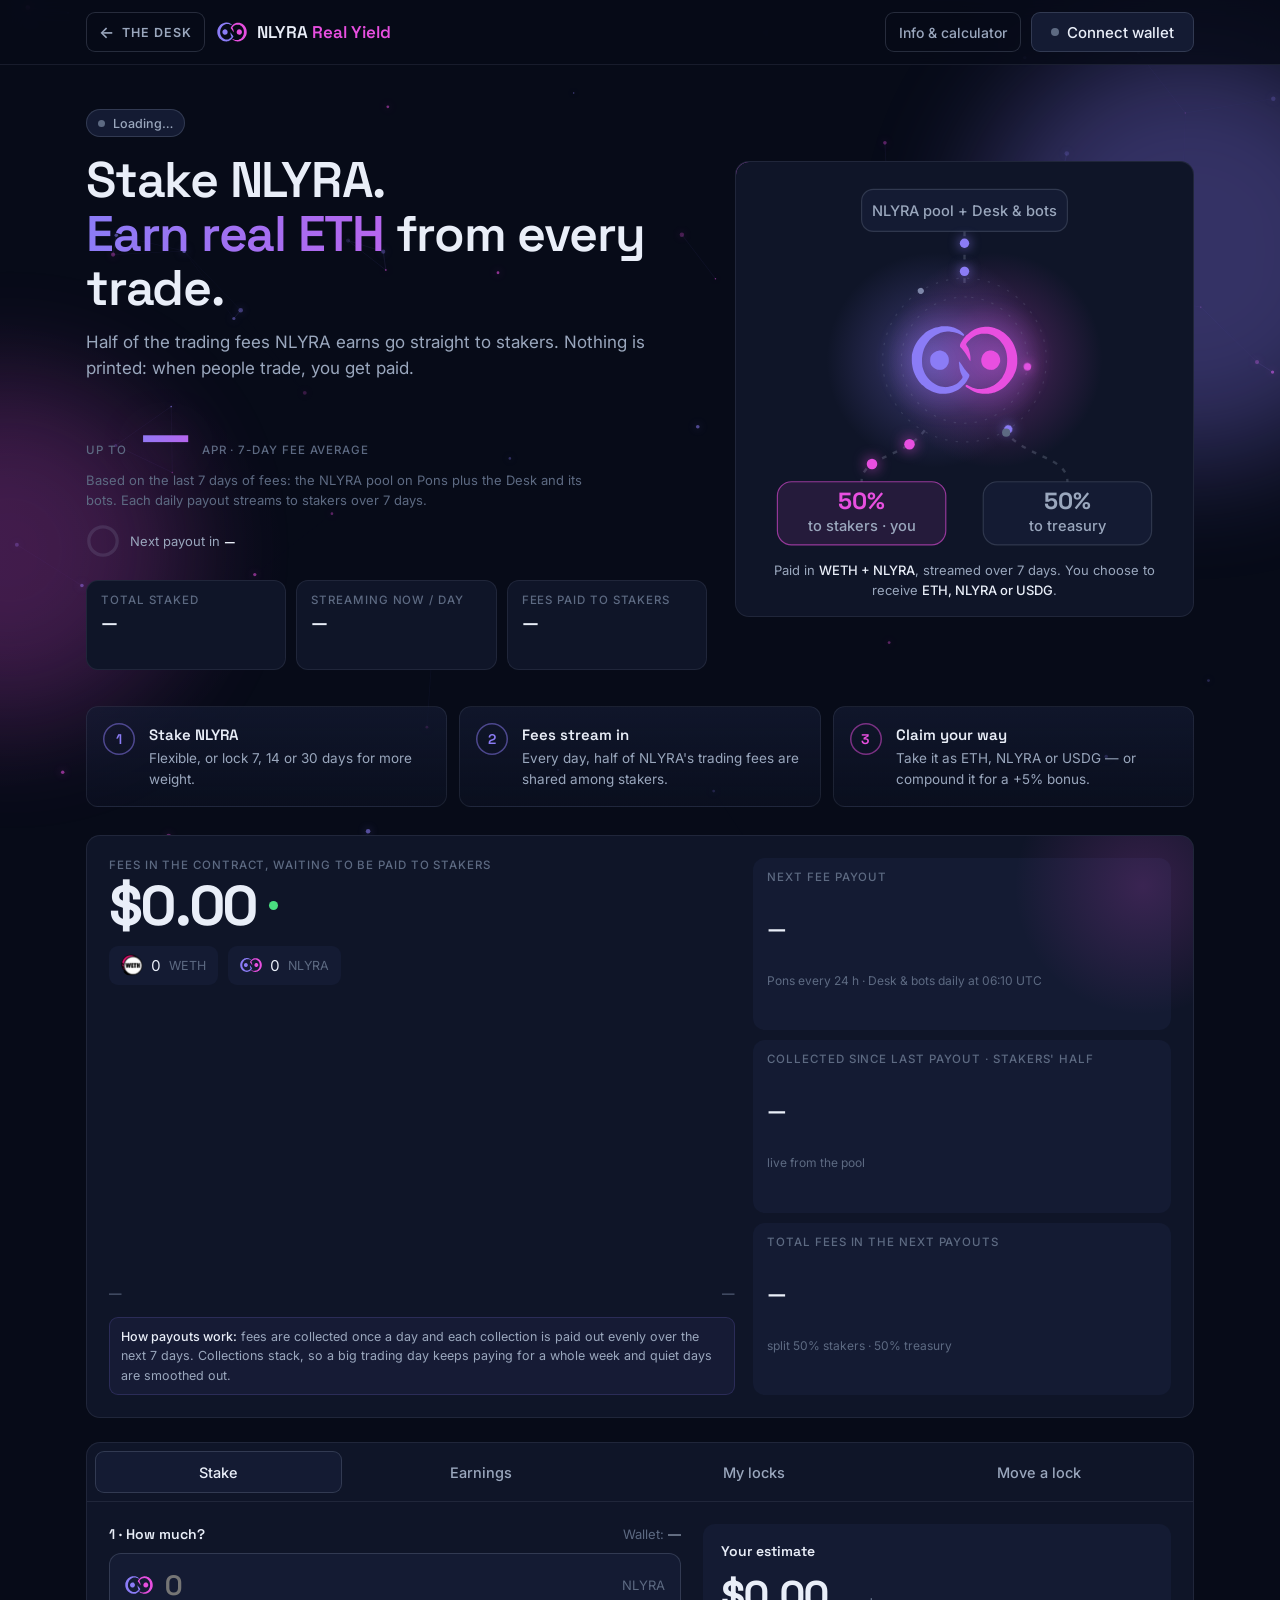
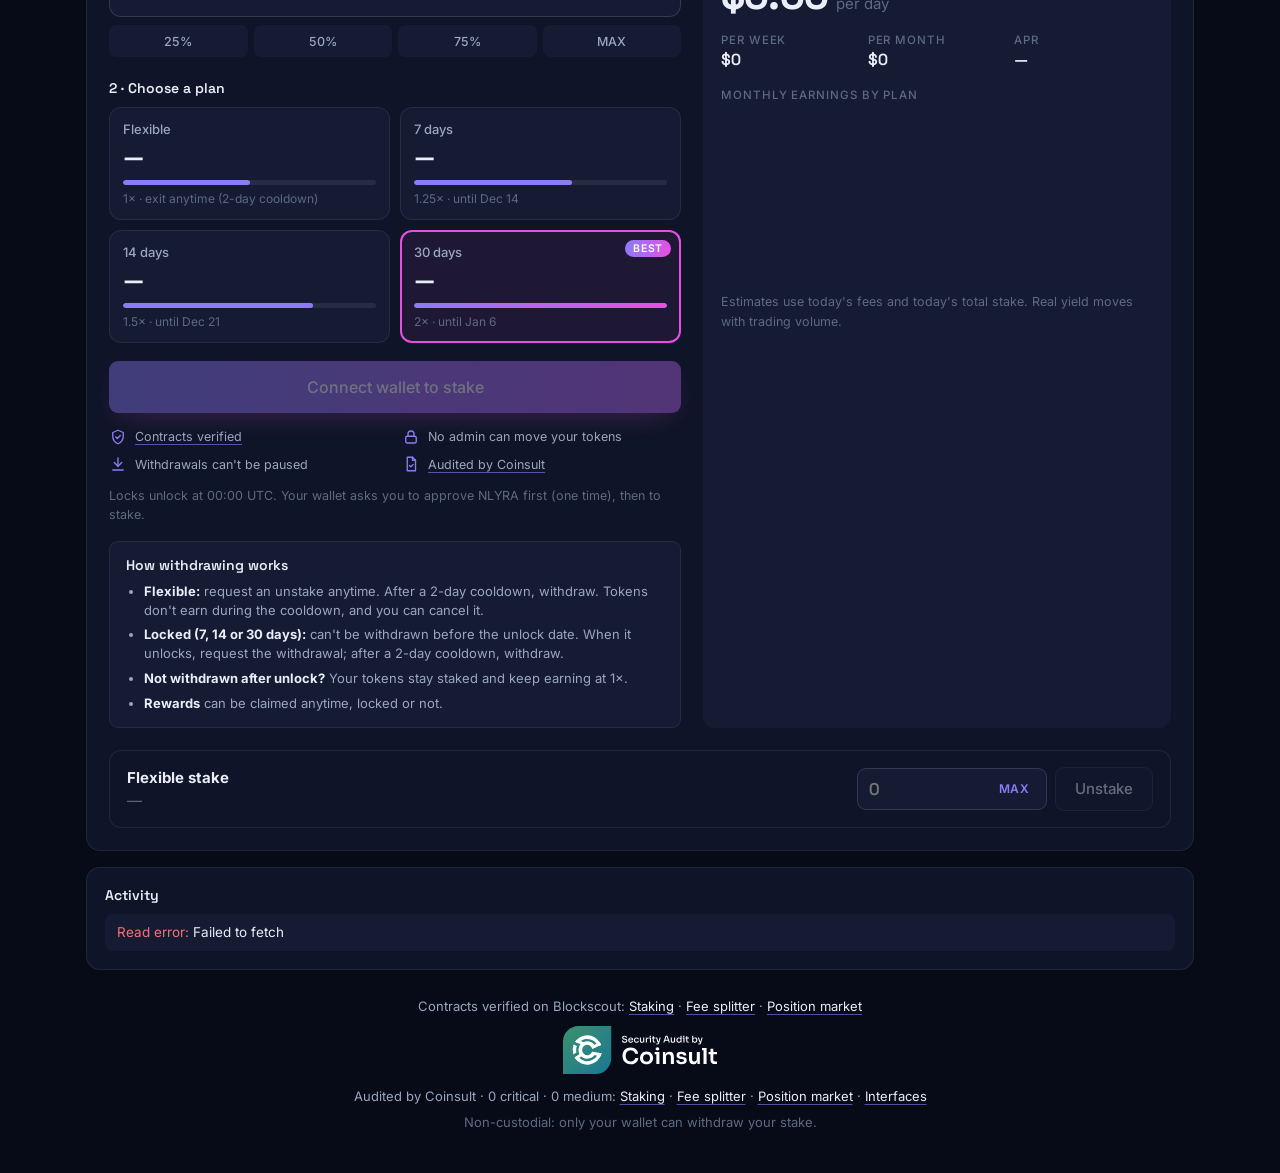
==== commit bbe6e3ae: "Staking app: the fee tank labels the newest payouts and the next one With more than six payouts stre" ====
--- a/docs/staking/index.html
+++ b/docs/staking/index.html
@@ -700,6 +700,6 @@
   </div>
 </div>
 <script src="ethers.umd.min.js"></script>
-<script src="app.js?v=23"></script>
+<script src="app.js?v=24"></script>
 </body>
 </html>
